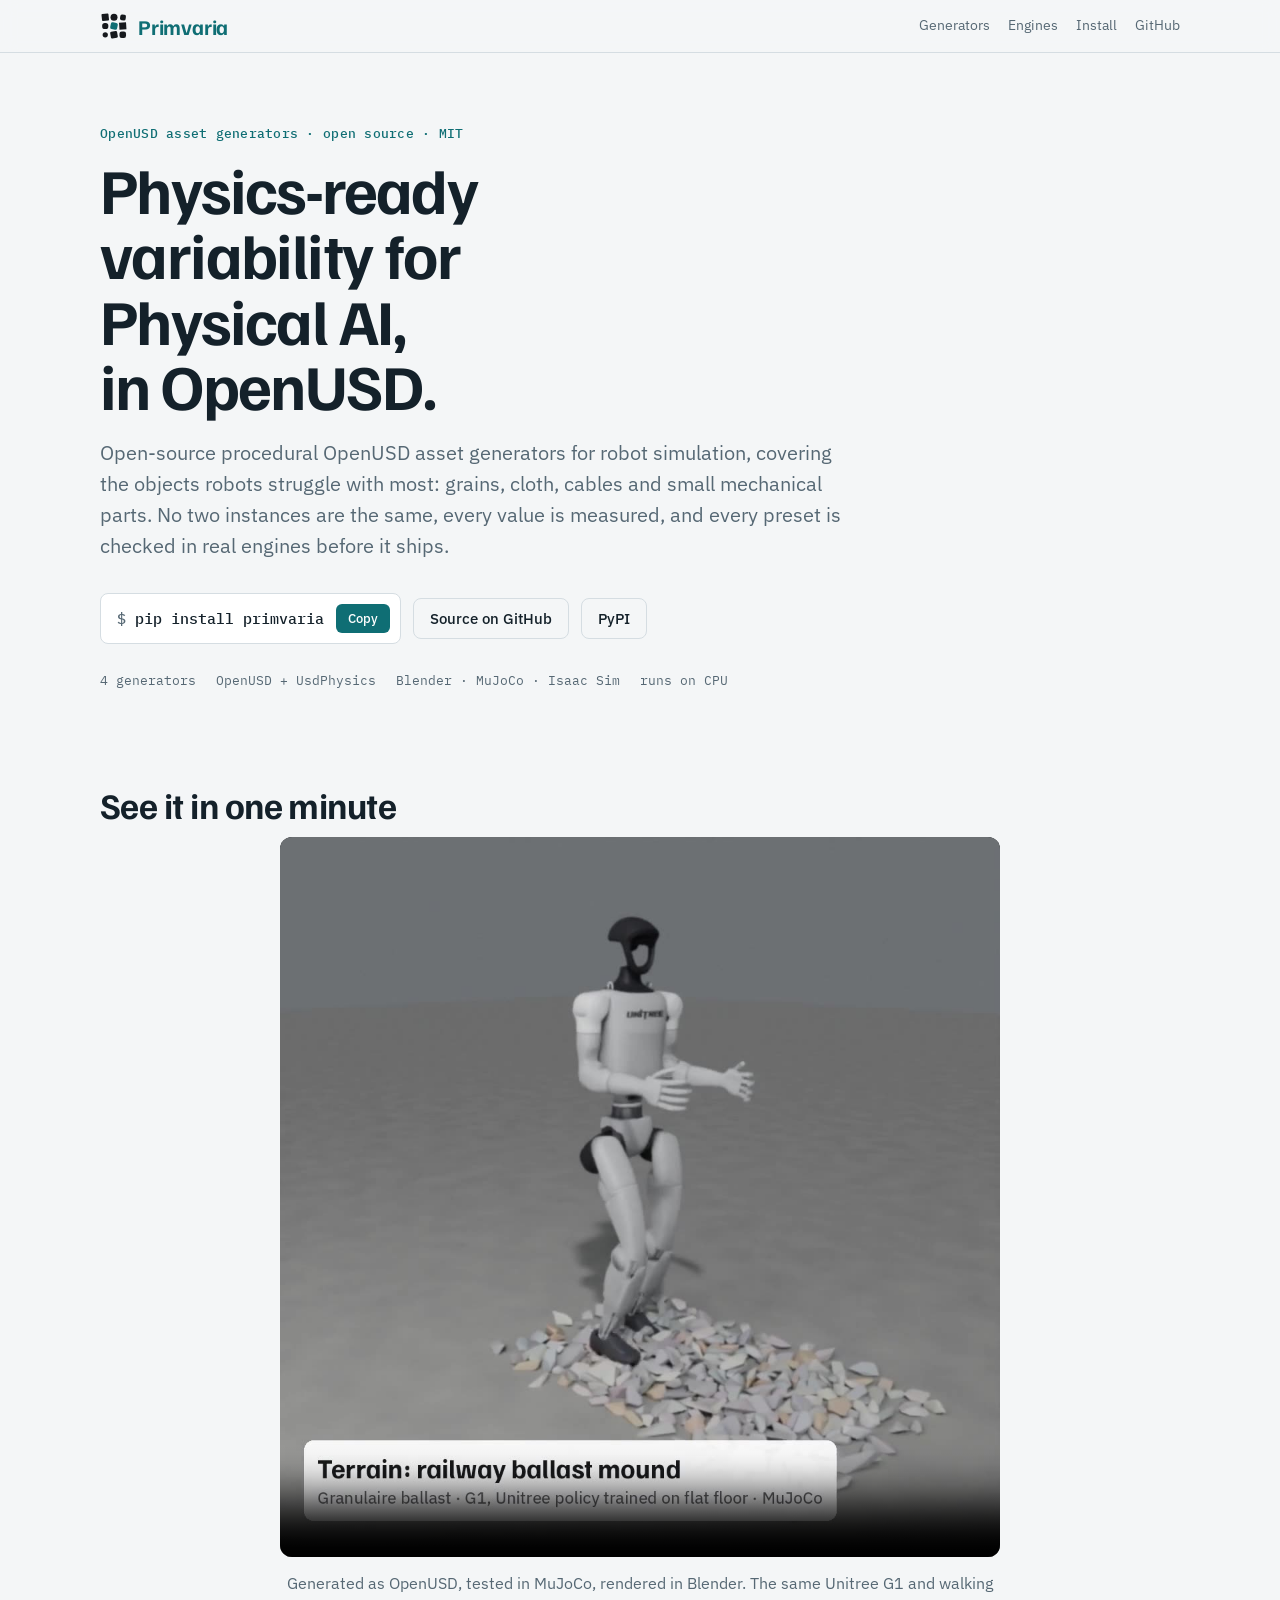
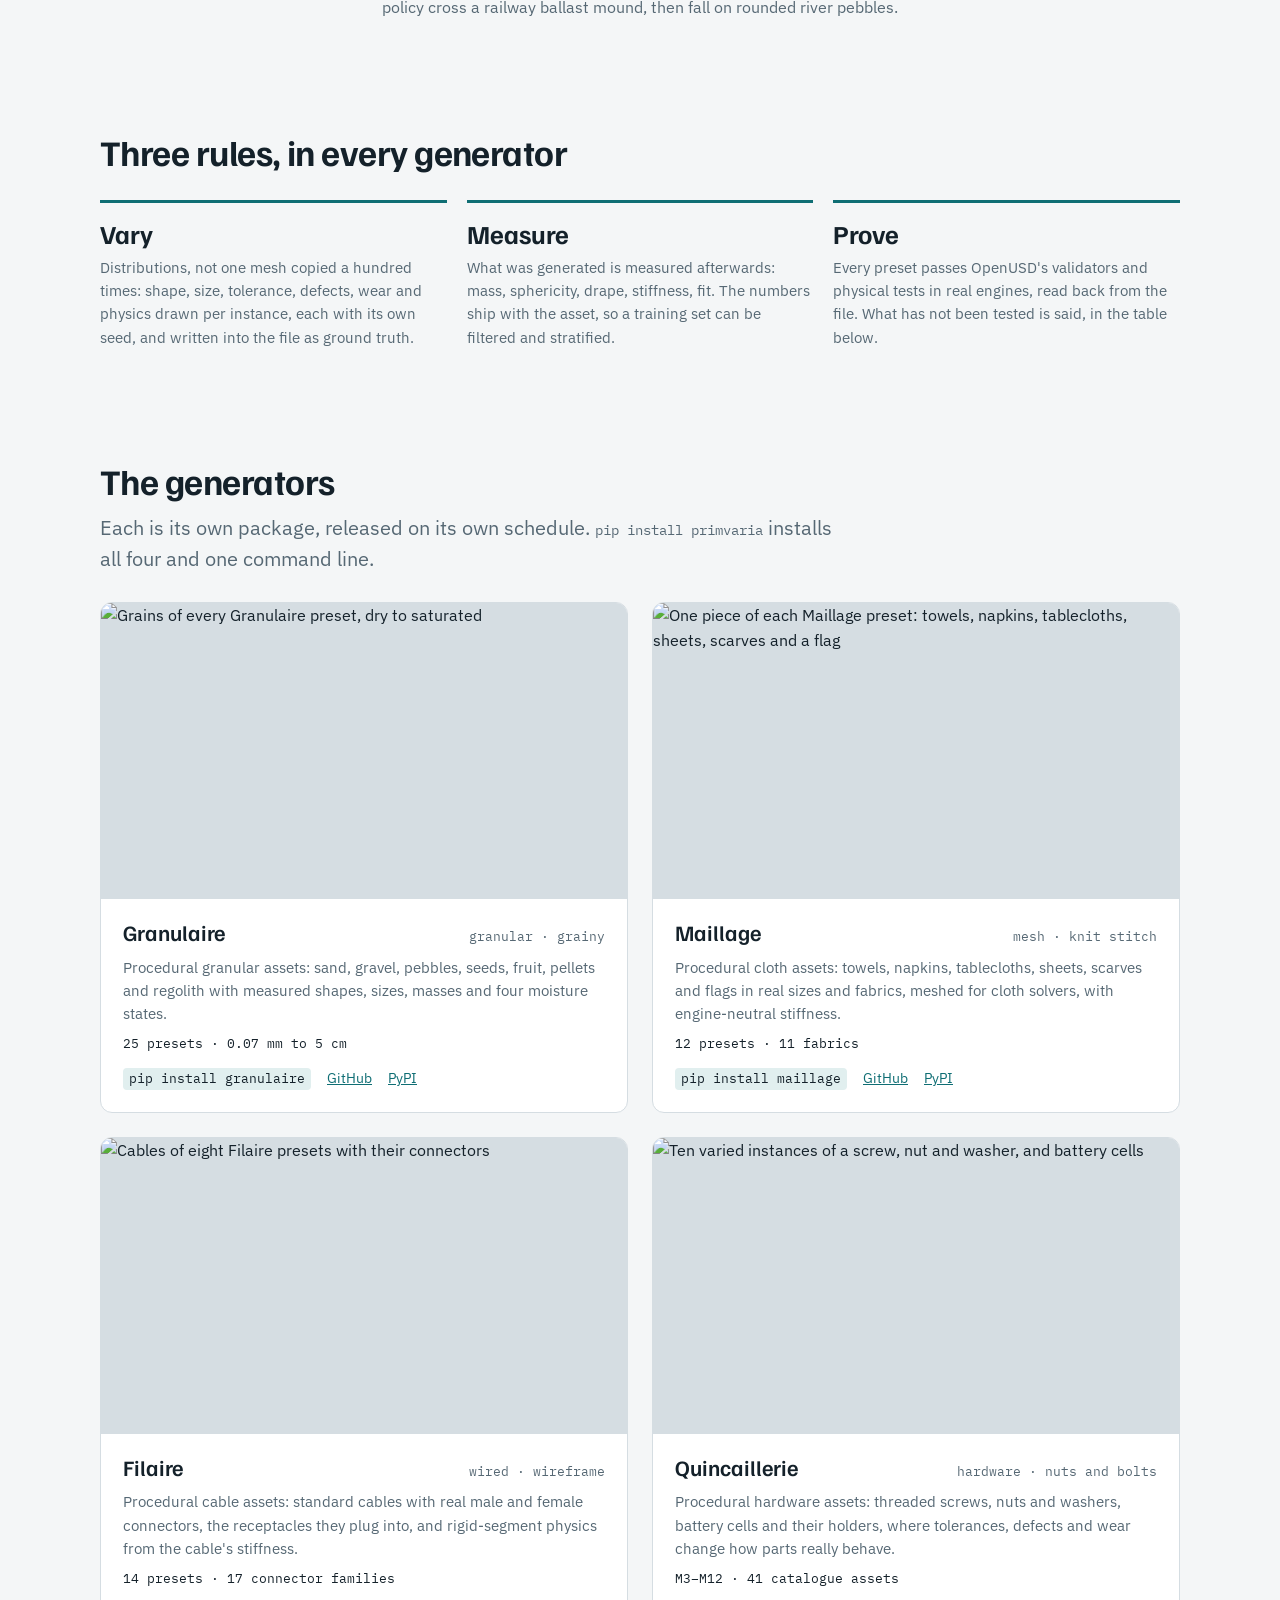
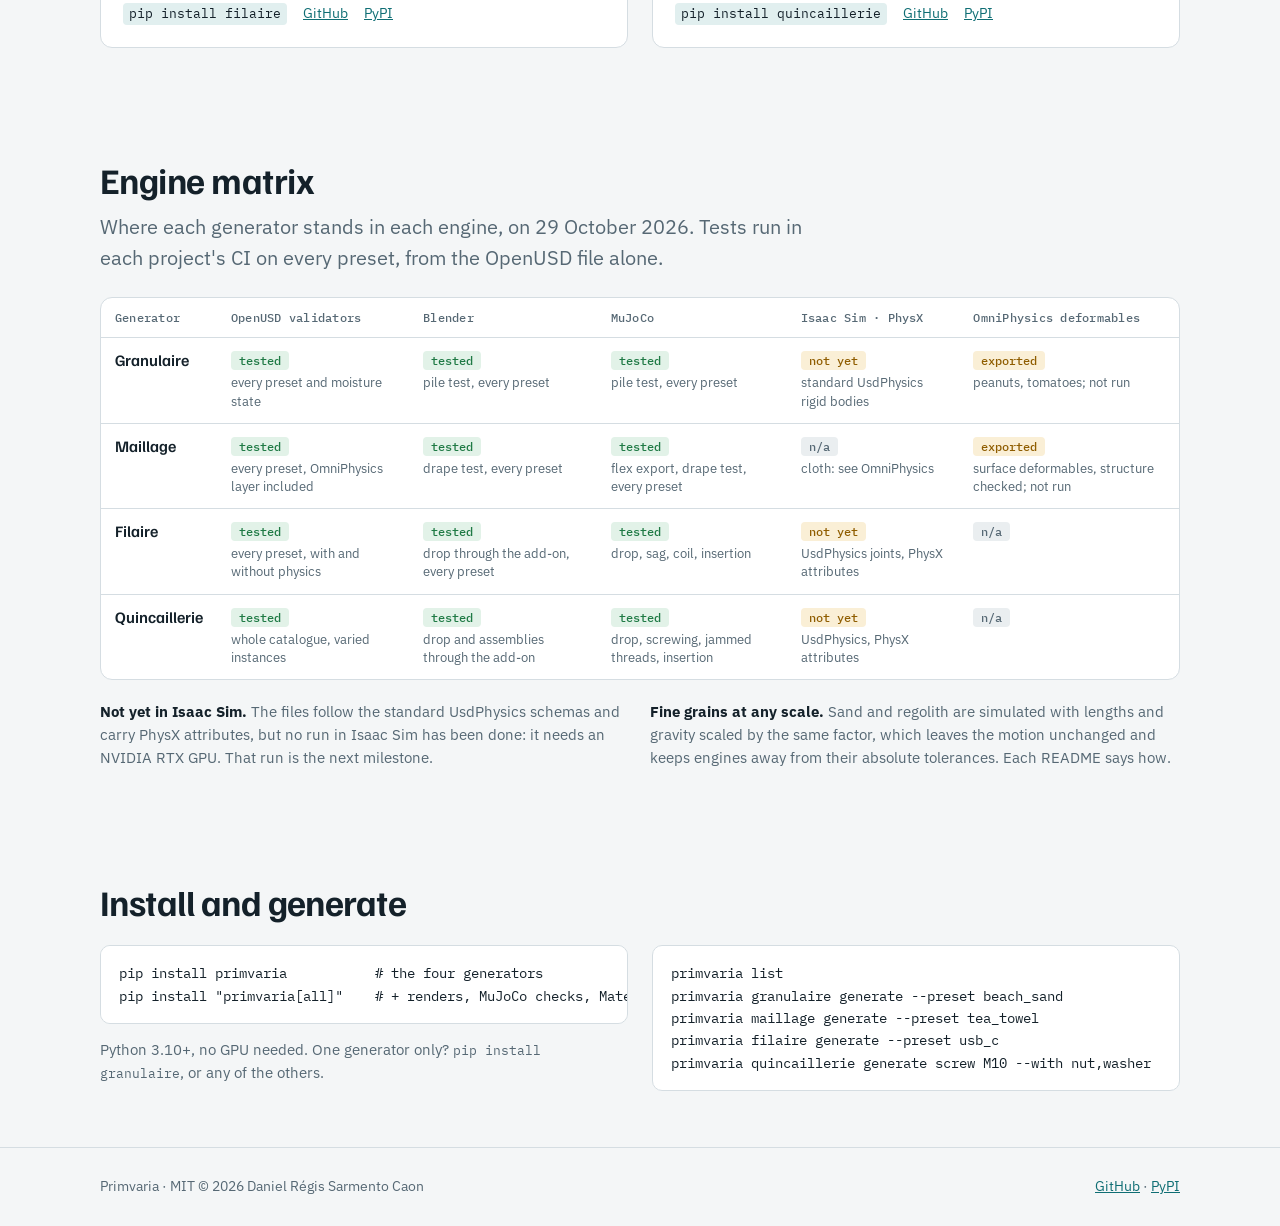
==== site/index.html @ 006b416a "feat: one-minute demo video on the website and a terrain GIF in the README The video shows the four " ====
<!doctype html>
<html lang="en">
<head>
<meta charset="utf-8">
<meta name="viewport" content="width=device-width, initial-scale=1">
<title>Primvaria · OpenUSD asset generators for robot simulation</title>
<meta name="description" content="Open-source OpenUSD asset generators for robot simulation: grains, cloth, cables and hardware, every instance different, tested in Blender and MuJoCo.">
<link rel="canonical" href="https://primvaria.com/">
<meta name="robots" content="index, follow">
<script type="application/ld+json">{"@context": "https://schema.org", "@graph": [{"@type": "WebSite", "@id": "https://primvaria.com/#website", "url": "https://primvaria.com/", "name": "Primvaria", "publisher": {"@id": "https://primvaria.com/#author"}}, {"@type": "Person", "@id": "https://primvaria.com/#author", "name": "Daniel Régis Sarmento Caon", "sameAs": ["https://github.com/drscaon"]}, {"@type": "SoftwareSourceCode", "@id": "https://primvaria.com/#primvaria", "name": "Primvaria", "alternateName": "Primvaria OpenUSD asset generators", "description": "Open-source OpenUSD asset generators for robot simulation and Physical AI: grains, cloth, cables and small mechanical parts, every instance different, with UsdPhysics, tested in Blender and MuJoCo.", "url": "https://primvaria.com/", "image": "https://primvaria.com/social_preview.png", "logo": "https://primvaria.com/logo.png", "codeRepository": "https://github.com/drscaon/primvaria", "programmingLanguage": "Python", "license": "https://opensource.org/licenses/MIT", "keywords": "OpenUSD, asset generator, procedural assets, robot simulation, Physical AI, synthetic data, Isaac Sim, MuJoCo, Blender, UsdPhysics", "author": {"@id": "https://primvaria.com/#author"}, "hasPart": [{"@id": "https://primvaria.com/#granulaire"}, {"@id": "https://primvaria.com/#maillage"}, {"@id": "https://primvaria.com/#filaire"}, {"@id": "https://primvaria.com/#quincaillerie"}]}, {"@type": "SoftwareSourceCode", "name": "Granulaire", "description": "Procedural granular assets for robot simulation: sand, gravel, pebbles, seeds, pellets and regolith with measured shapes and moisture states, exported to OpenUSD.", "codeRepository": "https://github.com/drscaon/granulaire", "url": "https://pypi.org/project/granulaire/", "programmingLanguage": "Python", "license": "https://opensource.org/licenses/MIT", "author": {"@id": "https://primvaria.com/#author"}, "isPartOf": {"@id": "https://primvaria.com/#primvaria"}, "@id": "https://primvaria.com/#granulaire"}, {"@type": "SoftwareSourceCode", "name": "Maillage", "description": "Procedural cloth assets for robot simulation: towels, napkins, tablecloths, sheets, scarves and flags in real sizes and fabrics, exported to OpenUSD, MuJoCo flex and NVIDIA OmniPhysics.", "codeRepository": "https://github.com/drscaon/maillage", "url": "https://pypi.org/project/maillage/", "programmingLanguage": "Python", "license": "https://opensource.org/licenses/MIT", "author": {"@id": "https://primvaria.com/#author"}, "isPartOf": {"@id": "https://primvaria.com/#primvaria"}, "@id": "https://primvaria.com/#maillage"}, {"@type": "SoftwareSourceCode", "name": "Filaire", "description": "Procedural cable assets for robot simulation: standard cables with male and female connectors and their receptacles, exported to OpenUSD with UsdPhysics joints.", "codeRepository": "https://github.com/drscaon/filaire", "url": "https://pypi.org/project/filaire/", "programmingLanguage": "Python", "license": "https://opensource.org/licenses/MIT", "author": {"@id": "https://primvaria.com/#author"}, "isPartOf": {"@id": "https://primvaria.com/#primvaria"}, "@id": "https://primvaria.com/#filaire"}, {"@type": "SoftwareSourceCode", "name": "Quincaillerie", "description": "Procedural hardware assets for robot simulation: threaded screws, nuts, washers, battery cells and holders with tolerances, defects and wear, exported to OpenUSD.", "codeRepository": "https://github.com/drscaon/quincaillerie", "url": "https://pypi.org/project/quincaillerie/", "programmingLanguage": "Python", "license": "https://opensource.org/licenses/MIT", "author": {"@id": "https://primvaria.com/#author"}, "isPartOf": {"@id": "https://primvaria.com/#primvaria"}, "@id": "https://primvaria.com/#quincaillerie"}]}</script>
<meta property="og:title" content="Primvaria · OpenUSD asset generators for robot simulation">
<meta property="og:type" content="website">
<meta property="og:site_name" content="Primvaria">
<meta property="og:description" content="Physics-ready variability for Physical AI, in OpenUSD: grains, cloth, cables and hardware for robot learning.">
<meta property="og:image" content="https://primvaria.com/social_preview.png">
<meta property="og:image:width" content="1280">
<meta property="og:image:height" content="640">
<meta name="twitter:card" content="summary_large_image">
<meta property="og:url" content="https://primvaria.com/">
<link rel="icon" href="favicon.svg" type="image/svg+xml">
<link rel="apple-touch-icon" href="logo.png">
<link rel="preconnect" href="https://fonts.googleapis.com">
<link rel="preconnect" href="https://fonts.gstatic.com" crossorigin>
<link rel="stylesheet" href="https://fonts.googleapis.com/css2?family=Familjen+Grotesk:wght@500;600;700&family=IBM+Plex+Sans:wght@400;500;600&family=IBM+Plex+Mono:wght@400;500&display=swap">
<style>
/* Layout: a single column page; the generators as a 2×2 grid of plates, the engine matrix as the centrepiece table */
:root{
  --bg:#f4f6f7; --surface:#fff; --ink:#14212a; --muted:#566874; --line:#d5dde2;
  --accent:#0f6e74; --accent-ink:#ffffff; --accent-soft:#e1efef;
  --ok:#1f7a45; --ok-bg:#e2f2e8; --warn:#8f5d00; --warn-bg:#faefd6; --na:#566874; --na-bg:#eaeef0;
  --f-display:"Familjen Grotesk","Helvetica Neue",Arial,sans-serif;
  --f-body:"IBM Plex Sans",system-ui,-apple-system,"Segoe UI",sans-serif;
  --f-mono:"IBM Plex Mono",ui-monospace,Menlo,Consolas,monospace;
  color-scheme:light;
}
@media (prefers-color-scheme:dark){:root{
  --bg:#0d1418; --surface:#141f25; --ink:#e3ebee; --muted:#94a6af; --line:#273740;
  --accent:#4cc1c4; --accent-ink:#06282a; --accent-soft:#15333a;
  --ok:#6fd29a; --ok-bg:#15372a; --warn:#f0bd5a; --warn-bg:#3a2d11; --na:#94a6af; --na-bg:#22313a;
  color-scheme:dark}}
*{box-sizing:border-box}
html{scroll-behavior:smooth}
@media (prefers-reduced-motion:reduce){html{scroll-behavior:auto}}
body{margin:0;background:var(--bg);color:var(--ink);font:16px/1.55 var(--f-body);-webkit-font-smoothing:antialiased}
a{color:var(--accent)}
a:focus-visible,button:focus-visible{outline:2px solid var(--accent);outline-offset:2px;border-radius:4px}
.wrap{max-width:1120px;margin:0 auto;padding-left:max(20px,env(safe-area-inset-left));padding-right:max(20px,env(safe-area-inset-right))}
header.bar{position:sticky;top:0;z-index:5;background:color-mix(in srgb,var(--bg) 88%,transparent);backdrop-filter:blur(8px);border-bottom:1px solid var(--line)}
header.bar .wrap{display:flex;align-items:center;justify-content:space-between;gap:16px;padding-block:12px}
.brand{display:flex;align-items:center;gap:10px;font:700 21px var(--f-display);color:var(--accent);text-decoration:none;letter-spacing:-.01em}
.brand img{width:28px;height:28px}
nav{display:flex;gap:18px;flex-wrap:wrap;font-size:14px}
nav a{color:var(--muted);text-decoration:none}
nav a:hover{color:var(--ink)}
section{padding-block:56px}
.hero{padding-block:72px 40px}
.demo video{display:block;width:100%;max-width:720px;height:auto;aspect-ratio:1/1;margin:0 auto;border-radius:12px;background:#0b0d10}
.demo p{max-width:720px;margin:14px auto 0;color:var(--muted);text-align:center}
.eyebrow{font:500 13px var(--f-mono);color:var(--accent);letter-spacing:.02em;margin:0 0 14px}
h1{font:700 clamp(36px,6vw,64px)/1.02 var(--f-display);letter-spacing:-.025em;margin:0;max-width:15ch;text-wrap:balance}
h2{font:700 clamp(26px,3.4vw,36px)/1.1 var(--f-display);letter-spacing:-.015em;margin:0 0 12px;text-wrap:balance}
h3{font:600 22px/1.2 var(--f-display);margin:0}
p{margin:0}
.lede{font-size:clamp(17px,2vw,20px);color:var(--muted);max-width:62ch;margin-top:20px}
.install{display:flex;flex-wrap:wrap;align-items:center;gap:12px;margin-top:32px}
.cmd{display:flex;align-items:center;gap:12px;max-width:100%;background:var(--surface);border:1px solid var(--line);border-radius:8px;padding:10px 10px 10px 16px;font:500 15px var(--f-mono)}
.cmd span::before{content:"$ ";color:var(--muted)}
.cmd button{font:500 13px var(--f-body);border:0;border-radius:6px;padding:6px 12px;background:var(--accent);color:var(--accent-ink);cursor:pointer}
.btn{font:500 15px var(--f-body);text-decoration:none;color:var(--ink);border:1px solid var(--line);border-radius:8px;padding:10px 16px;background:transparent}
.btn:hover{border-color:var(--accent)}
.facts{display:flex;flex-wrap:wrap;gap:8px 20px;margin-top:28px;font:13px var(--f-mono);color:var(--muted)}
.rules{display:grid;grid-template-columns:repeat(3,minmax(0,1fr));gap:20px;margin-top:28px}
.rule{border-top:3px solid var(--accent);padding-top:14px}
.rule b{display:block;font:700 26px var(--f-display);margin-bottom:6px}
.rule p{color:var(--muted);font-size:15px}
.gens{display:grid;grid-template-columns:repeat(2,minmax(0,1fr));gap:24px;margin-top:28px}
.gen{background:var(--surface);border:1px solid var(--line);border-radius:12px;overflow:hidden;display:flex;flex-direction:column}
.gen img{display:block;width:100%;height:auto;aspect-ratio:16/9;object-fit:cover;background:var(--line)}
.gen .body{padding:20px 22px 22px;display:grid;gap:10px;flex:1}
.gen .name{display:flex;align-items:baseline;justify-content:space-between;gap:12px;flex-wrap:wrap}
.gen .fr{font:13px var(--f-mono);color:var(--muted)}
.gen p{color:var(--muted);font-size:15px}
.gen .num{font:13px var(--f-mono);color:var(--ink)}
.gen .links{display:flex;gap:16px;flex-wrap:wrap;margin-top:auto;font-size:14px;padding-top:6px}
.gen code{font:13px var(--f-mono);background:var(--accent-soft);padding:2px 6px;border-radius:4px}
.scroll{overflow-x:auto;margin-top:24px;border:1px solid var(--line);border-radius:12px;background:var(--surface)}
table{border-collapse:collapse;width:100%;min-width:820px;font-size:14px}
th,td{padding:12px 14px;border-bottom:1px solid var(--line);text-align:left;vertical-align:top}
thead th{font:500 12px var(--f-mono);color:var(--muted);letter-spacing:.02em}
tbody tr:last-child>*{border-bottom:0}
tbody th{font:600 16px var(--f-display)}
.st{display:inline-block;font:500 12px var(--f-mono);padding:2px 8px;border-radius:4px;margin-bottom:4px;white-space:nowrap}
.ok{color:var(--ok);background:var(--ok-bg)}.warn{color:var(--warn);background:var(--warn-bg)}.na{color:var(--na);background:var(--na-bg)}
td small{display:block;color:var(--muted);font-size:13px;line-height:1.4}
.notes{display:grid;grid-template-columns:repeat(2,minmax(0,1fr));gap:20px;margin-top:20px;color:var(--muted);font-size:15px}
.notes b{color:var(--ink)}
pre{margin:0;font:14px/1.6 var(--f-mono);background:var(--surface);border:1px solid var(--line);border-radius:10px;padding:16px 18px;overflow-x:auto}
.cols{display:grid;grid-template-columns:repeat(2,minmax(0,1fr));gap:24px;margin-top:24px}
.cols>*,.gens>*,.rules>*,.notes>*{min-width:0}
footer{border-top:1px solid var(--line);padding-block:28px;color:var(--muted);font-size:14px}
footer .wrap{display:flex;justify-content:space-between;gap:16px;flex-wrap:wrap}
@media (max-width:820px){.rules,.gens,.notes,.cols{grid-template-columns:1fr}nav a.hide-s{display:none}}
</style>
</head>
<body>
<header class="bar"><div class="wrap">
  <a class="brand" href="#top"><img src="favicon.svg" alt="">Primvaria</a>
  <nav>
    <a href="#generators">Generators</a>
    <a href="#engines">Engines</a>
    <a class="hide-s" href="#install">Install</a>
    <a href="https://github.com/drscaon/primvaria">GitHub</a>
  </nav>
</div></header>

<main id="top">
<section class="hero"><div class="wrap">
  <p class="eyebrow">OpenUSD asset generators · open source · MIT</p>
  <h1>Physics-ready variability for Physical AI, in OpenUSD.</h1>
  <p class="lede">Open-source procedural OpenUSD asset generators for robot simulation, covering the objects robots struggle with most: grains, cloth, cables and small mechanical parts. No two instances are the same, every value is measured, and every preset is checked in real engines before it ships.</p>
  <div class="install">
    <div class="cmd"><span id="cmd">pip install primvaria</span><button type="button" id="copy">Copy</button></div>
    <a class="btn" href="https://github.com/drscaon/primvaria">Source on GitHub</a>
    <a class="btn" href="https://pypi.org/project/primvaria/">PyPI</a>
  </div>
  <div class="facts"><span>4 generators</span><span>OpenUSD + UsdPhysics</span><span>Blender · MuJoCo · Isaac Sim</span><span>runs on CPU</span></div>
</div></section>

<section id="demo" class="demo"><div class="wrap">
  <h2>See it in one minute</h2>
  <video controls muted playsinline loop preload="metadata" poster="demo_poster.jpg" width="1080" height="1080">
    <source src="demo.mp4" type="video/mp4">
  </video>
  <p>Generated as OpenUSD, tested in MuJoCo, rendered in Blender. The same Unitree G1 and walking policy cross a railway ballast mound, then fall on rounded river pebbles.</p>
</div></section>

<section><div class="wrap">
  <h2>Three rules, in every generator</h2>
  <div class="rules">
    <div class="rule"><b>Vary</b><p>Distributions, not one mesh copied a hundred times: shape, size, tolerance, defects, wear and physics drawn per instance, each with its own seed, and written into the file as ground truth.</p></div>
    <div class="rule"><b>Measure</b><p>What was generated is measured afterwards: mass, sphericity, drape, stiffness, fit. The numbers ship with the asset, so a training set can be filtered and stratified.</p></div>
    <div class="rule"><b>Prove</b><p>Every preset passes OpenUSD's validators and physical tests in real engines, read back from the file. What has not been tested is said, in the table below.</p></div>
  </div>
</div></section>

<section id="generators"><div class="wrap">
  <h2>The generators</h2>
  <p class="lede" style="margin-top:0">Each is its own package, released on its own schedule. <code style="font:14px var(--f-mono)">pip install primvaria</code> installs all four and one command line.</p>
  <div class="gens">
    <article class="gen">
      <img src="img/granulaire.jpg" alt="Grains of every Granulaire preset, dry to saturated" loading="lazy" width="1200" height="675">
      <div class="body">
        <div class="name"><h3>Granulaire</h3><span class="fr">granular · grainy</span></div>
        <p>Procedural granular assets: sand, gravel, pebbles, seeds, fruit, pellets and regolith with measured shapes, sizes, masses and four moisture states.</p>
        <span class="num">25 presets · 0.07 mm to 5 cm</span>
        <div class="links"><code>pip install granulaire</code><a href="https://github.com/drscaon/granulaire">GitHub</a><a href="https://pypi.org/project/granulaire/">PyPI</a></div>
      </div>
    </article>
    <article class="gen">
      <img src="img/maillage.jpg" alt="One piece of each Maillage preset: towels, napkins, tablecloths, sheets, scarves and a flag" loading="lazy" width="1200" height="675">
      <div class="body">
        <div class="name"><h3>Maillage</h3><span class="fr">mesh · knit stitch</span></div>
        <p>Procedural cloth assets: towels, napkins, tablecloths, sheets, scarves and flags in real sizes and fabrics, meshed for cloth solvers, with engine-neutral stiffness.</p>
        <span class="num">12 presets · 11 fabrics</span>
        <div class="links"><code>pip install maillage</code><a href="https://github.com/drscaon/maillage">GitHub</a><a href="https://pypi.org/project/maillage/">PyPI</a></div>
      </div>
    </article>
    <article class="gen">
      <img src="img/filaire.jpg" alt="Cables of eight Filaire presets with their connectors" loading="lazy" width="1200" height="675">
      <div class="body">
        <div class="name"><h3>Filaire</h3><span class="fr">wired · wireframe</span></div>
        <p>Procedural cable assets: standard cables with real male and female connectors, the receptacles they plug into, and rigid-segment physics from the cable's stiffness.</p>
        <span class="num">14 presets · 17 connector families</span>
        <div class="links"><code>pip install filaire</code><a href="https://github.com/drscaon/filaire">GitHub</a><a href="https://pypi.org/project/filaire/">PyPI</a></div>
      </div>
    </article>
    <article class="gen">
      <img src="img/quincaillerie.jpg" alt="Ten varied instances of a screw, nut and washer, and battery cells" loading="lazy" width="1200" height="675">
      <div class="body">
        <div class="name"><h3>Quincaillerie</h3><span class="fr">hardware · nuts and bolts</span></div>
        <p>Procedural hardware assets: threaded screws, nuts and washers, battery cells and their holders, where tolerances, defects and wear change how parts really behave.</p>
        <span class="num">M3–M12 · 41 catalogue assets</span>
        <div class="links"><code>pip install quincaillerie</code><a href="https://github.com/drscaon/quincaillerie">GitHub</a><a href="https://pypi.org/project/quincaillerie/">PyPI</a></div>
      </div>
    </article>
  </div>
</div></section>

<section id="engines"><div class="wrap">
  <h2>Engine matrix</h2>
  <p class="lede" style="margin-top:0">Where each generator stands in each engine, on 29 October 2026. Tests run in each project's CI on every preset, from the OpenUSD file alone.</p>
  <div class="scroll"><table>
    <thead><tr><th>Generator</th><th>OpenUSD validators</th><th>Blender</th><th>MuJoCo</th><th>Isaac Sim · PhysX</th><th>OmniPhysics deformables</th></tr></thead>
    <tbody>
      <tr><th scope="row">Granulaire</th>
        <td><span class="st ok">tested</span><small>every preset and moisture state</small></td>
        <td><span class="st ok">tested</span><small>pile test, every preset</small></td>
        <td><span class="st ok">tested</span><small>pile test, every preset</small></td>
        <td><span class="st warn">not yet</span><small>standard UsdPhysics rigid bodies</small></td>
        <td><span class="st warn">exported</span><small>peanuts, tomatoes; not run</small></td></tr>
      <tr><th scope="row">Maillage</th>
        <td><span class="st ok">tested</span><small>every preset, OmniPhysics layer included</small></td>
        <td><span class="st ok">tested</span><small>drape test, every preset</small></td>
        <td><span class="st ok">tested</span><small>flex export, drape test, every preset</small></td>
        <td><span class="st na">n/a</span><small>cloth: see OmniPhysics</small></td>
        <td><span class="st warn">exported</span><small>surface deformables, structure checked; not run</small></td></tr>
      <tr><th scope="row">Filaire</th>
        <td><span class="st ok">tested</span><small>every preset, with and without physics</small></td>
        <td><span class="st ok">tested</span><small>drop through the add-on, every preset</small></td>
        <td><span class="st ok">tested</span><small>drop, sag, coil, insertion</small></td>
        <td><span class="st warn">not yet</span><small>UsdPhysics joints, PhysX attributes</small></td>
        <td><span class="st na">n/a</span></td></tr>
      <tr><th scope="row">Quincaillerie</th>
        <td><span class="st ok">tested</span><small>whole catalogue, varied instances</small></td>
        <td><span class="st ok">tested</span><small>drop and assemblies through the add-on</small></td>
        <td><span class="st ok">tested</span><small>drop, screwing, jammed threads, insertion</small></td>
        <td><span class="st warn">not yet</span><small>UsdPhysics, PhysX attributes</small></td>
        <td><span class="st na">n/a</span></td></tr>
    </tbody>
  </table></div>
  <div class="notes">
    <p><b>Not yet in Isaac Sim.</b> The files follow the standard UsdPhysics schemas and carry PhysX attributes, but no run in Isaac Sim has been done: it needs an NVIDIA RTX GPU. That run is the next milestone.</p>
    <p><b>Fine grains at any scale.</b> Sand and regolith are simulated with lengths and gravity scaled by the same factor, which leaves the motion unchanged and keeps engines away from their absolute tolerances. Each README says how.</p>
  </div>
</div></section>

<section id="install"><div class="wrap">
  <h2>Install and generate</h2>
  <div class="cols">
    <div>
      <pre>pip install primvaria           # the four generators
pip install "primvaria[all]"    # + renders, MuJoCo checks, MaterialX</pre>
      <p class="lede" style="font-size:15px;margin-top:14px">Python 3.10+, no GPU needed. One generator only? <code style="font:13px var(--f-mono)">pip install granulaire</code>, or any of the others.</p>
    </div>
    <pre>primvaria list
primvaria granulaire generate --preset beach_sand
primvaria maillage generate --preset tea_towel
primvaria filaire generate --preset usb_c
primvaria quincaillerie generate screw M10 --with nut,washer</pre>
  </div>
</div></section>
</main>

<footer><div class="wrap">
  <span>Primvaria · MIT © 2026 Daniel Régis Sarmento Caon</span>
  <span><a href="https://github.com/drscaon/primvaria">GitHub</a> · <a href="https://pypi.org/project/primvaria/">PyPI</a></span>
</div></footer>

<script>
document.getElementById("copy").addEventListener("click", async (e) => {
  const text = document.getElementById("cmd").textContent;
  try { await navigator.clipboard.writeText(text); e.target.textContent = "Copied"; }
  catch { const r = document.createRange(); r.selectNodeContents(document.getElementById("cmd"));
          const s = getSelection(); s.removeAllRanges(); s.addRange(r); e.target.textContent = "Selected"; }
  setTimeout(() => (e.target.textContent = "Copy"), 1600);
});
</script>
</body>
</html>
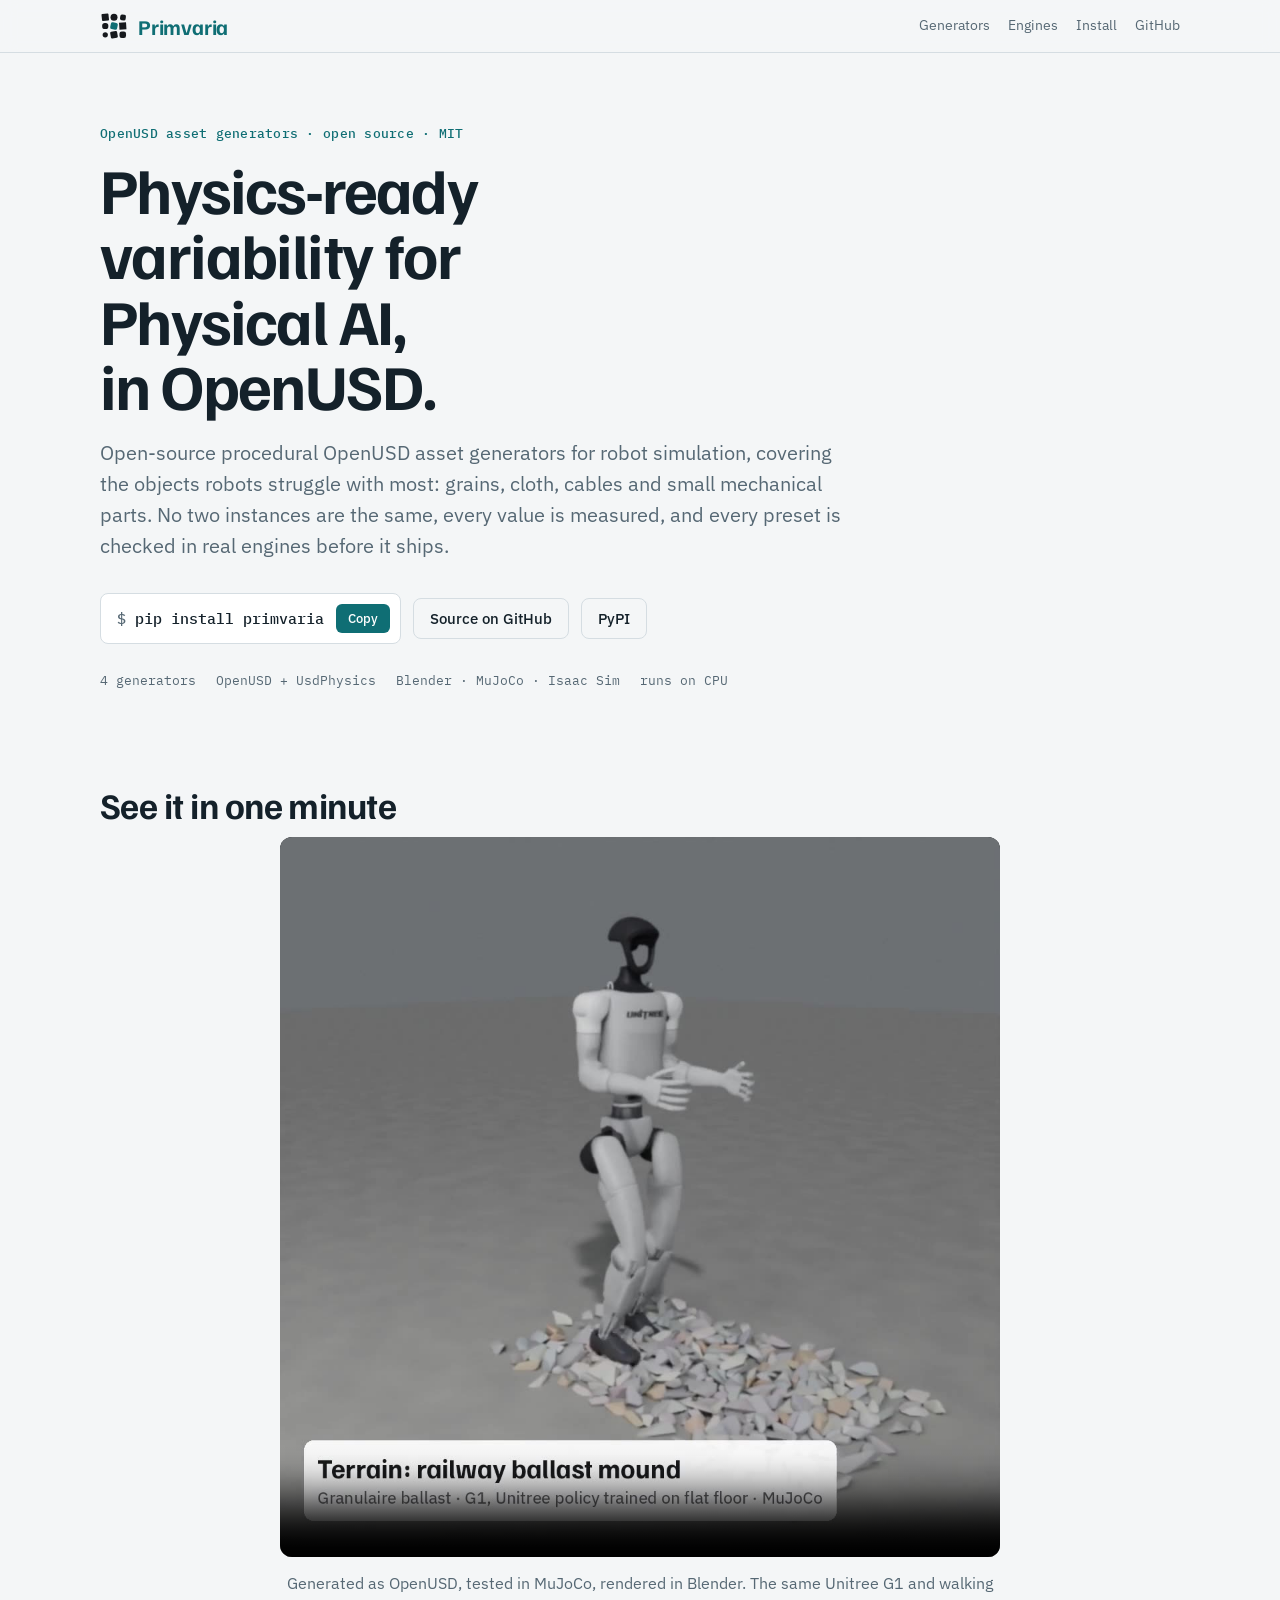
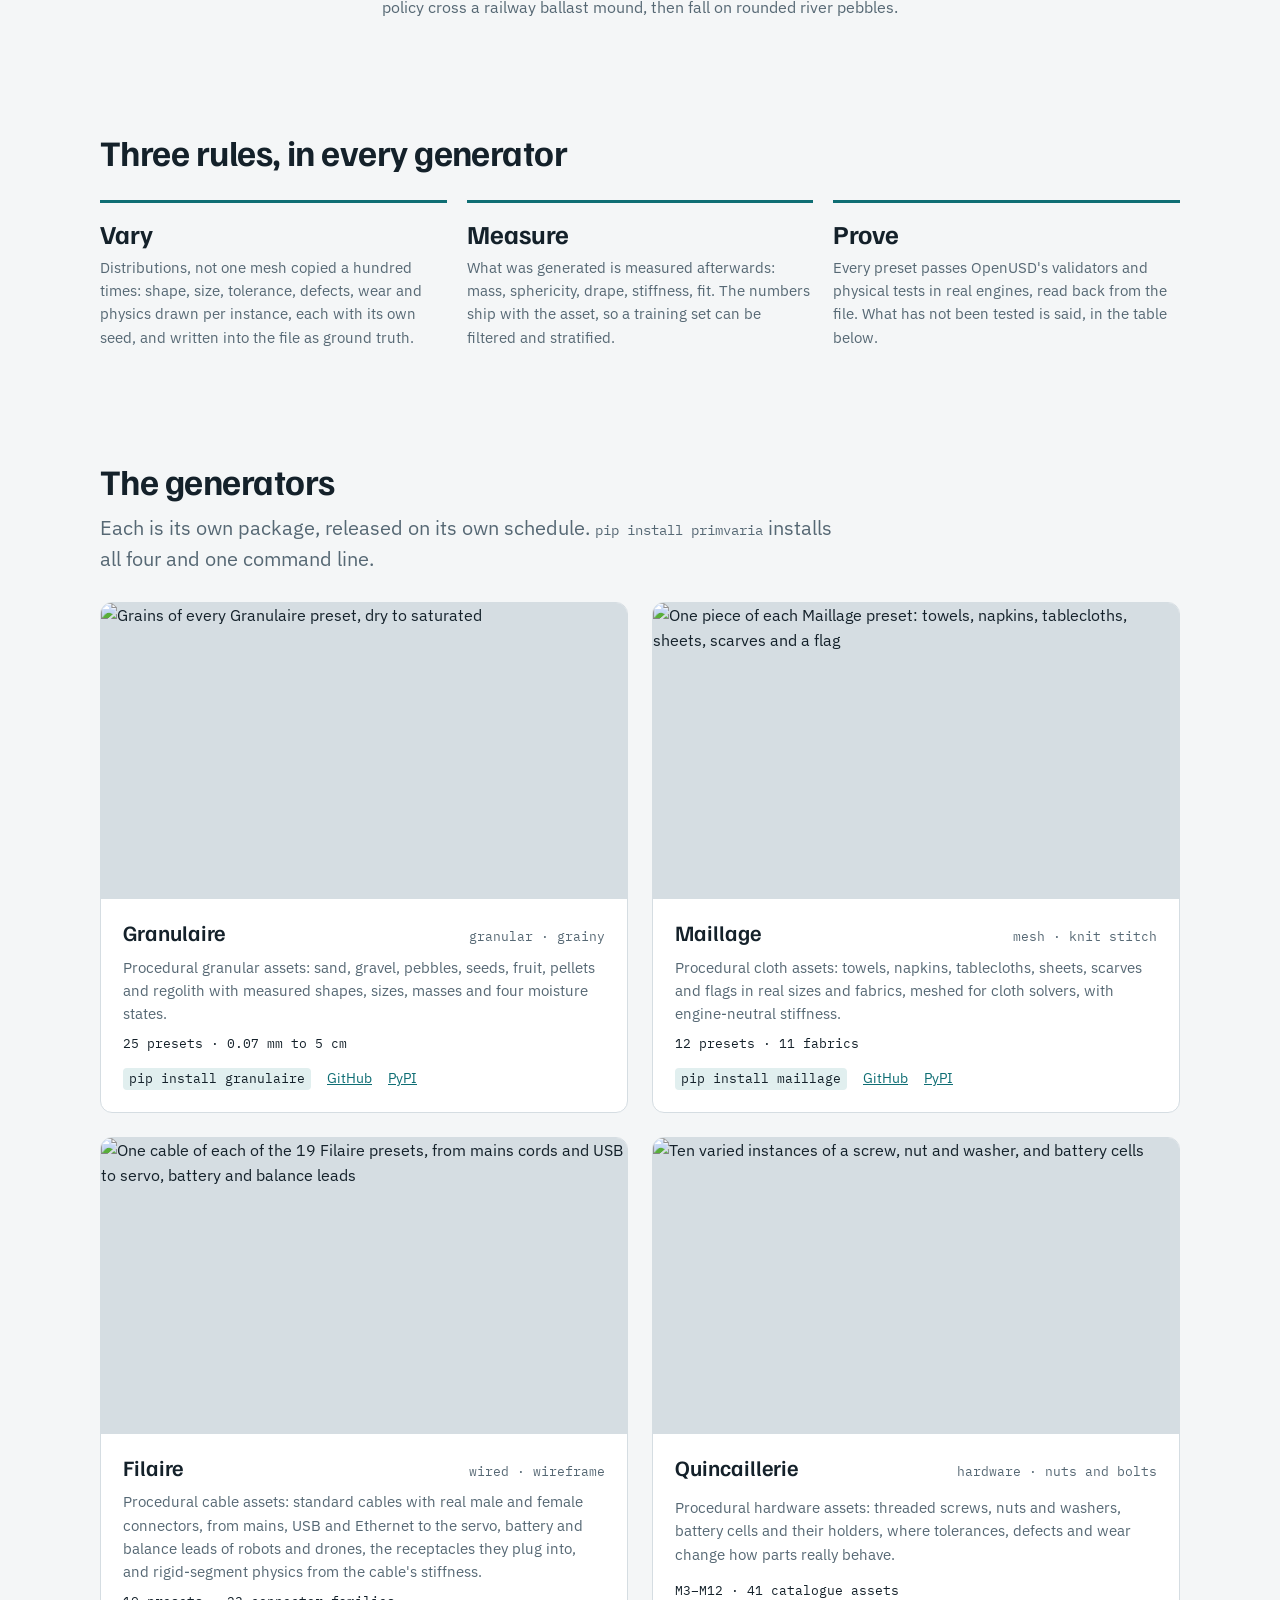
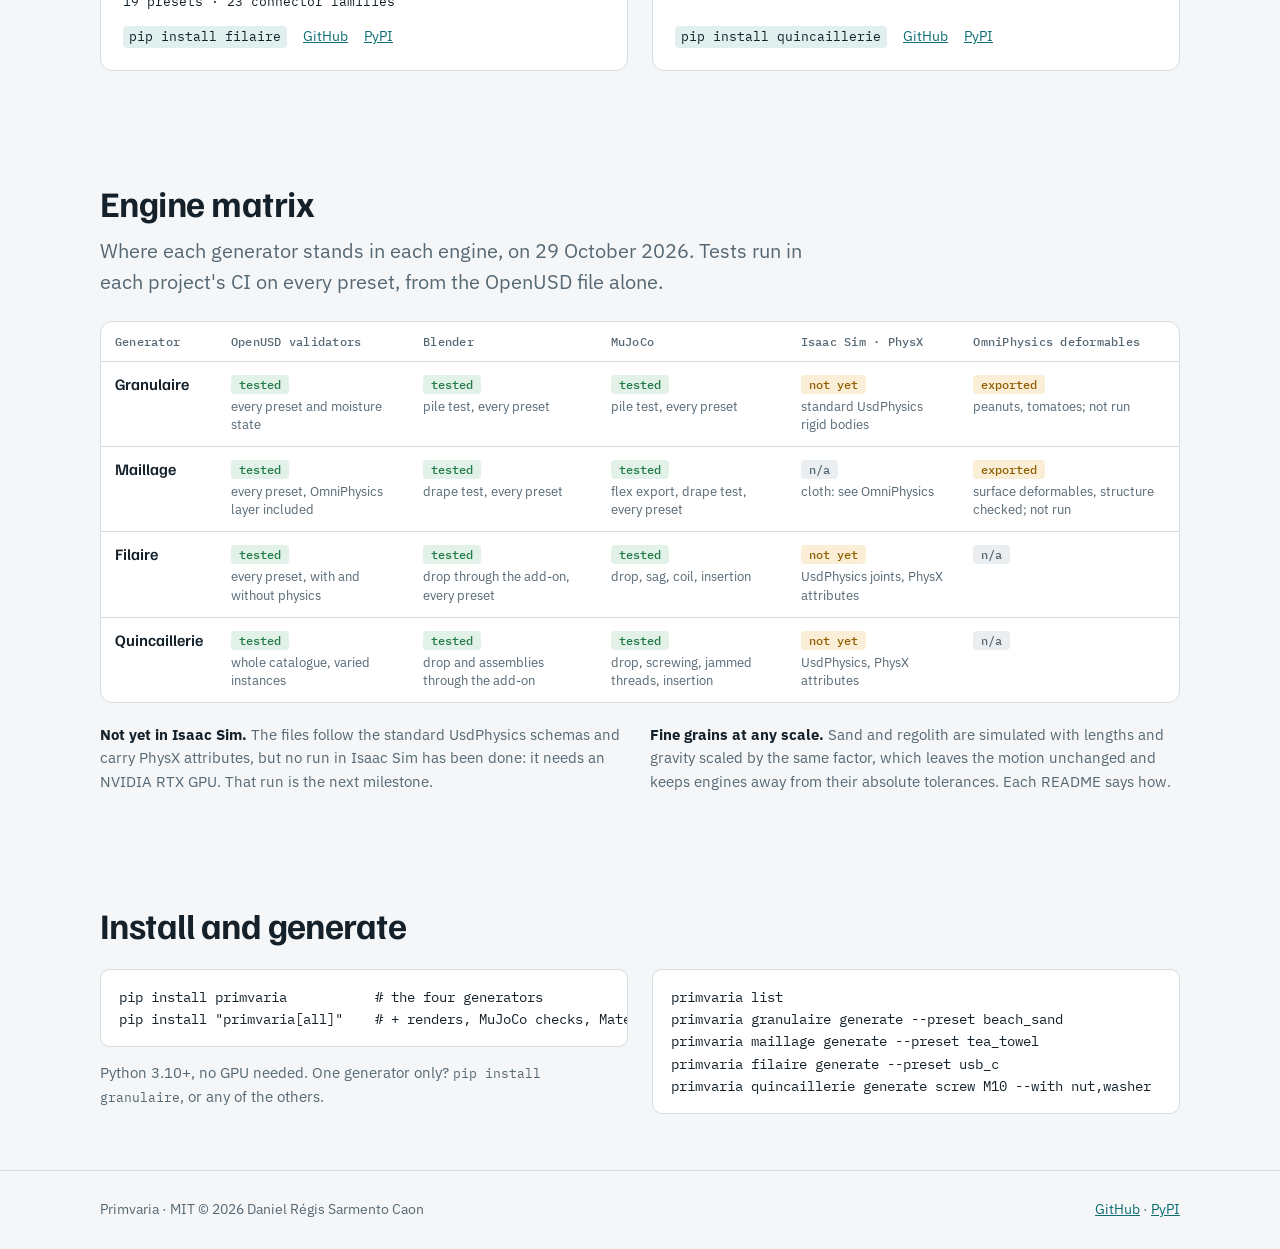
==== commit 9f16ef6e: "docs: Filaire's robot and drone leads on the website and in the README 19 presets and 23 connector f" ====
--- a/site/index.html
+++ b/site/index.html
@@ -7,7 +7,7 @@
 <meta name="description" content="Open-source OpenUSD asset generators for robot simulation: grains, cloth, cables and hardware, every instance different, tested in Blender and MuJoCo.">
 <link rel="canonical" href="https://primvaria.com/">
 <meta name="robots" content="index, follow">
-<script type="application/ld+json">{"@context": "https://schema.org", "@graph": [{"@type": "WebSite", "@id": "https://primvaria.com/#website", "url": "https://primvaria.com/", "name": "Primvaria", "publisher": {"@id": "https://primvaria.com/#author"}}, {"@type": "Person", "@id": "https://primvaria.com/#author", "name": "Daniel Régis Sarmento Caon", "sameAs": ["https://github.com/drscaon"]}, {"@type": "SoftwareSourceCode", "@id": "https://primvaria.com/#primvaria", "name": "Primvaria", "alternateName": "Primvaria OpenUSD asset generators", "description": "Open-source OpenUSD asset generators for robot simulation and Physical AI: grains, cloth, cables and small mechanical parts, every instance different, with UsdPhysics, tested in Blender and MuJoCo.", "url": "https://primvaria.com/", "image": "https://primvaria.com/social_preview.png", "logo": "https://primvaria.com/logo.png", "codeRepository": "https://github.com/drscaon/primvaria", "programmingLanguage": "Python", "license": "https://opensource.org/licenses/MIT", "keywords": "OpenUSD, asset generator, procedural assets, robot simulation, Physical AI, synthetic data, Isaac Sim, MuJoCo, Blender, UsdPhysics", "author": {"@id": "https://primvaria.com/#author"}, "hasPart": [{"@id": "https://primvaria.com/#granulaire"}, {"@id": "https://primvaria.com/#maillage"}, {"@id": "https://primvaria.com/#filaire"}, {"@id": "https://primvaria.com/#quincaillerie"}]}, {"@type": "SoftwareSourceCode", "name": "Granulaire", "description": "Procedural granular assets for robot simulation: sand, gravel, pebbles, seeds, pellets and regolith with measured shapes and moisture states, exported to OpenUSD.", "codeRepository": "https://github.com/drscaon/granulaire", "url": "https://pypi.org/project/granulaire/", "programmingLanguage": "Python", "license": "https://opensource.org/licenses/MIT", "author": {"@id": "https://primvaria.com/#author"}, "isPartOf": {"@id": "https://primvaria.com/#primvaria"}, "@id": "https://primvaria.com/#granulaire"}, {"@type": "SoftwareSourceCode", "name": "Maillage", "description": "Procedural cloth assets for robot simulation: towels, napkins, tablecloths, sheets, scarves and flags in real sizes and fabrics, exported to OpenUSD, MuJoCo flex and NVIDIA OmniPhysics.", "codeRepository": "https://github.com/drscaon/maillage", "url": "https://pypi.org/project/maillage/", "programmingLanguage": "Python", "license": "https://opensource.org/licenses/MIT", "author": {"@id": "https://primvaria.com/#author"}, "isPartOf": {"@id": "https://primvaria.com/#primvaria"}, "@id": "https://primvaria.com/#maillage"}, {"@type": "SoftwareSourceCode", "name": "Filaire", "description": "Procedural cable assets for robot simulation: standard cables with male and female connectors and their receptacles, exported to OpenUSD with UsdPhysics joints.", "codeRepository": "https://github.com/drscaon/filaire", "url": "https://pypi.org/project/filaire/", "programmingLanguage": "Python", "license": "https://opensource.org/licenses/MIT", "author": {"@id": "https://primvaria.com/#author"}, "isPartOf": {"@id": "https://primvaria.com/#primvaria"}, "@id": "https://primvaria.com/#filaire"}, {"@type": "SoftwareSourceCode", "name": "Quincaillerie", "description": "Procedural hardware assets for robot simulation: threaded screws, nuts, washers, battery cells and holders with tolerances, defects and wear, exported to OpenUSD.", "codeRepository": "https://github.com/drscaon/quincaillerie", "url": "https://pypi.org/project/quincaillerie/", "programmingLanguage": "Python", "license": "https://opensource.org/licenses/MIT", "author": {"@id": "https://primvaria.com/#author"}, "isPartOf": {"@id": "https://primvaria.com/#primvaria"}, "@id": "https://primvaria.com/#quincaillerie"}]}</script>
+<script type="application/ld+json">{"@context": "https://schema.org", "@graph": [{"@type": "WebSite", "@id": "https://primvaria.com/#website", "url": "https://primvaria.com/", "name": "Primvaria", "publisher": {"@id": "https://primvaria.com/#author"}}, {"@type": "Person", "@id": "https://primvaria.com/#author", "name": "Daniel Régis Sarmento Caon", "sameAs": ["https://github.com/drscaon"]}, {"@type": "SoftwareSourceCode", "@id": "https://primvaria.com/#primvaria", "name": "Primvaria", "alternateName": "Primvaria OpenUSD asset generators", "description": "Open-source OpenUSD asset generators for robot simulation and Physical AI: grains, cloth, cables and small mechanical parts, every instance different, with UsdPhysics, tested in Blender and MuJoCo.", "url": "https://primvaria.com/", "image": "https://primvaria.com/social_preview.png", "logo": "https://primvaria.com/logo.png", "codeRepository": "https://github.com/drscaon/primvaria", "programmingLanguage": "Python", "license": "https://opensource.org/licenses/MIT", "keywords": "OpenUSD, asset generator, procedural assets, robot simulation, Physical AI, synthetic data, Isaac Sim, MuJoCo, Blender, UsdPhysics", "author": {"@id": "https://primvaria.com/#author"}, "hasPart": [{"@id": "https://primvaria.com/#granulaire"}, {"@id": "https://primvaria.com/#maillage"}, {"@id": "https://primvaria.com/#filaire"}, {"@id": "https://primvaria.com/#quincaillerie"}]}, {"@type": "SoftwareSourceCode", "name": "Granulaire", "description": "Procedural granular assets for robot simulation: sand, gravel, pebbles, seeds, pellets and regolith with measured shapes and moisture states, exported to OpenUSD.", "codeRepository": "https://github.com/drscaon/granulaire", "url": "https://pypi.org/project/granulaire/", "programmingLanguage": "Python", "license": "https://opensource.org/licenses/MIT", "author": {"@id": "https://primvaria.com/#author"}, "isPartOf": {"@id": "https://primvaria.com/#primvaria"}, "@id": "https://primvaria.com/#granulaire"}, {"@type": "SoftwareSourceCode", "name": "Maillage", "description": "Procedural cloth assets for robot simulation: towels, napkins, tablecloths, sheets, scarves and flags in real sizes and fabrics, exported to OpenUSD, MuJoCo flex and NVIDIA OmniPhysics.", "codeRepository": "https://github.com/drscaon/maillage", "url": "https://pypi.org/project/maillage/", "programmingLanguage": "Python", "license": "https://opensource.org/licenses/MIT", "author": {"@id": "https://primvaria.com/#author"}, "isPartOf": {"@id": "https://primvaria.com/#primvaria"}, "@id": "https://primvaria.com/#maillage"}, {"@type": "SoftwareSourceCode", "name": "Filaire", "description": "Procedural cable assets for robot simulation: standard cables, robot and drone leads with male and female connectors and their receptacles, exported to OpenUSD with UsdPhysics joints.", "codeRepository": "https://github.com/drscaon/filaire", "url": "https://pypi.org/project/filaire/", "programmingLanguage": "Python", "license": "https://opensource.org/licenses/MIT", "author": {"@id": "https://primvaria.com/#author"}, "isPartOf": {"@id": "https://primvaria.com/#primvaria"}, "@id": "https://primvaria.com/#filaire"}, {"@type": "SoftwareSourceCode", "name": "Quincaillerie", "description": "Procedural hardware assets for robot simulation: threaded screws, nuts, washers, battery cells and holders with tolerances, defects and wear, exported to OpenUSD.", "codeRepository": "https://github.com/drscaon/quincaillerie", "url": "https://pypi.org/project/quincaillerie/", "programmingLanguage": "Python", "license": "https://opensource.org/licenses/MIT", "author": {"@id": "https://primvaria.com/#author"}, "isPartOf": {"@id": "https://primvaria.com/#primvaria"}, "@id": "https://primvaria.com/#quincaillerie"}]}</script>
 <meta property="og:title" content="Primvaria · OpenUSD asset generators for robot simulation">
 <meta property="og:type" content="website">
 <meta property="og:site_name" content="Primvaria">
@@ -166,11 +166,11 @@
       </div>
     </article>
     <article class="gen">
-      <img src="img/filaire.jpg" alt="Cables of eight Filaire presets with their connectors" loading="lazy" width="1200" height="675">
+      <img src="img/filaire.jpg" alt="One cable of each of the 19 Filaire presets, from mains cords and USB to servo, battery and balance leads" loading="lazy" width="1200" height="675">
       <div class="body">
         <div class="name"><h3>Filaire</h3><span class="fr">wired · wireframe</span></div>
-        <p>Procedural cable assets: standard cables with real male and female connectors, the receptacles they plug into, and rigid-segment physics from the cable's stiffness.</p>
-        <span class="num">14 presets · 17 connector families</span>
+        <p>Procedural cable assets: standard cables with real male and female connectors, from mains, USB and Ethernet to the servo, battery and balance leads of robots and drones, the receptacles they plug into, and rigid-segment physics from the cable's stiffness.</p>
+        <span class="num">19 presets · 23 connector families</span>
         <div class="links"><code>pip install filaire</code><a href="https://github.com/drscaon/filaire">GitHub</a><a href="https://pypi.org/project/filaire/">PyPI</a></div>
       </div>
     </article>
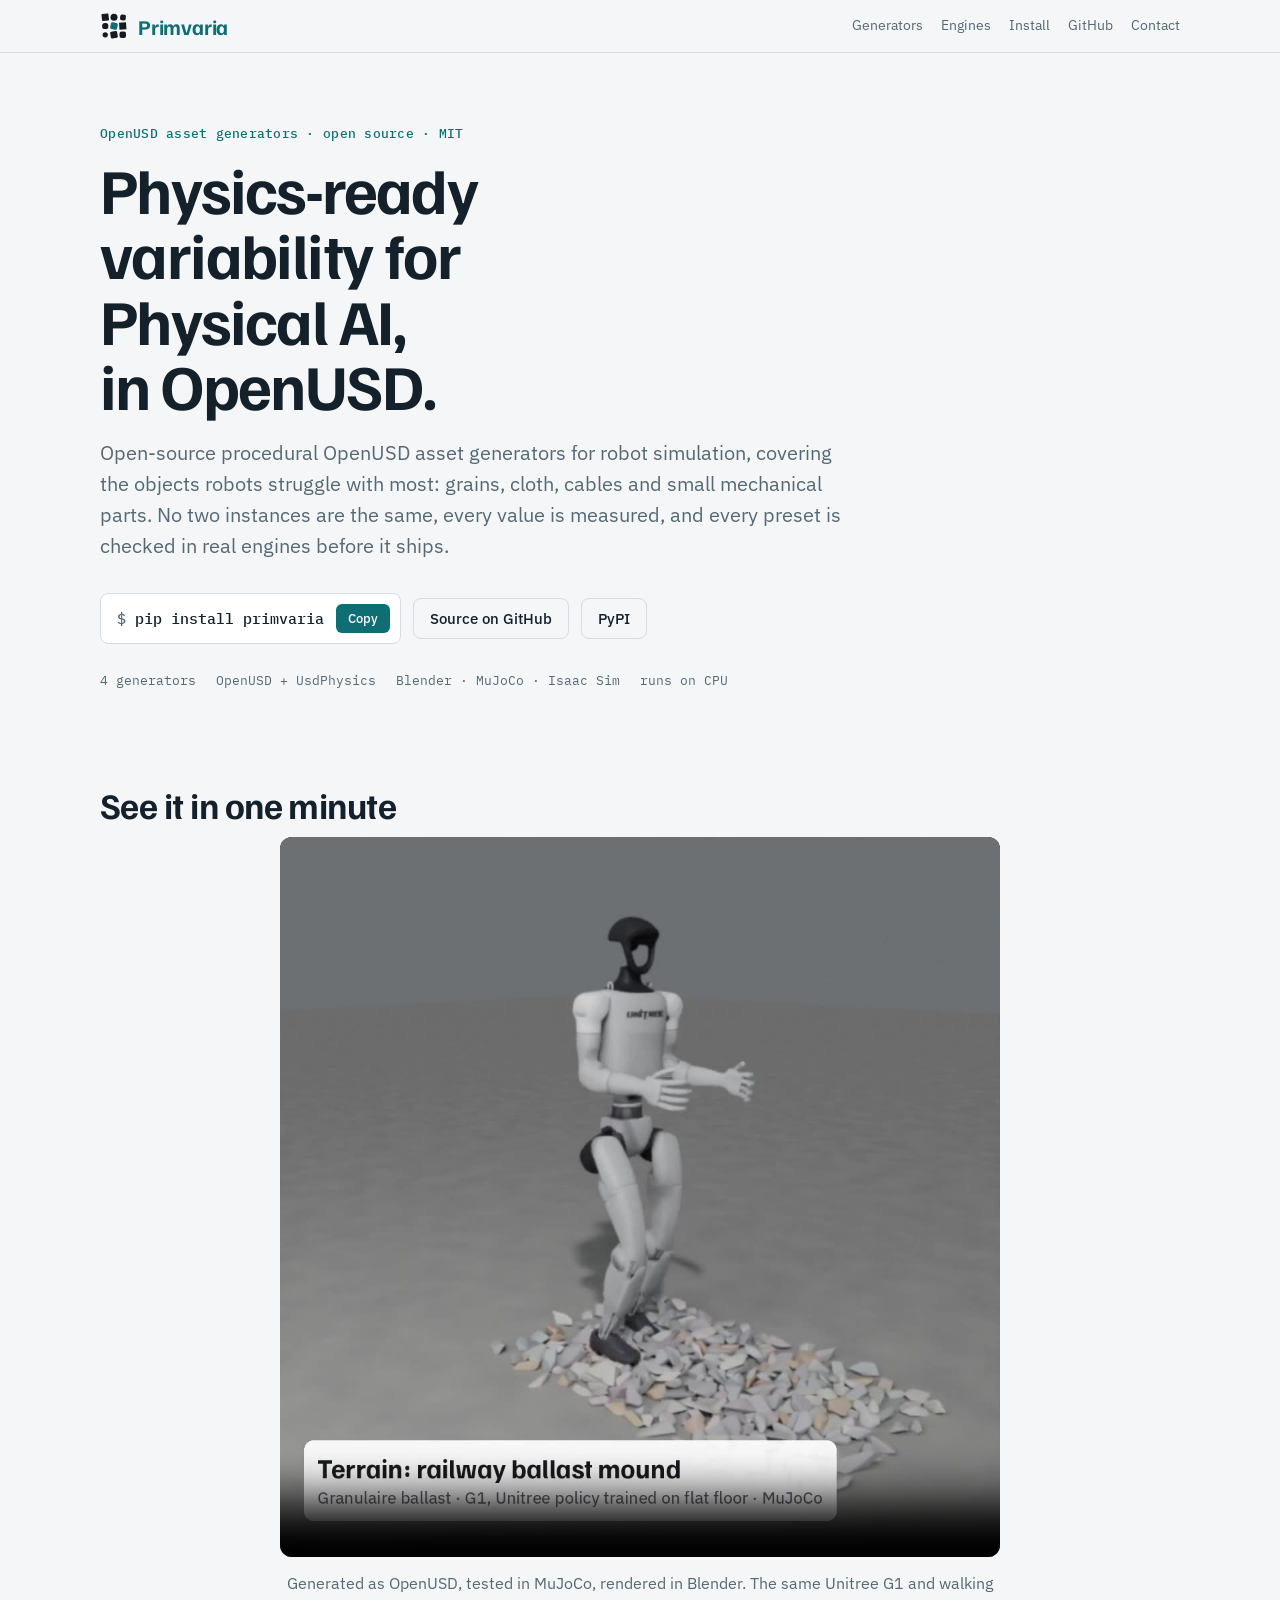
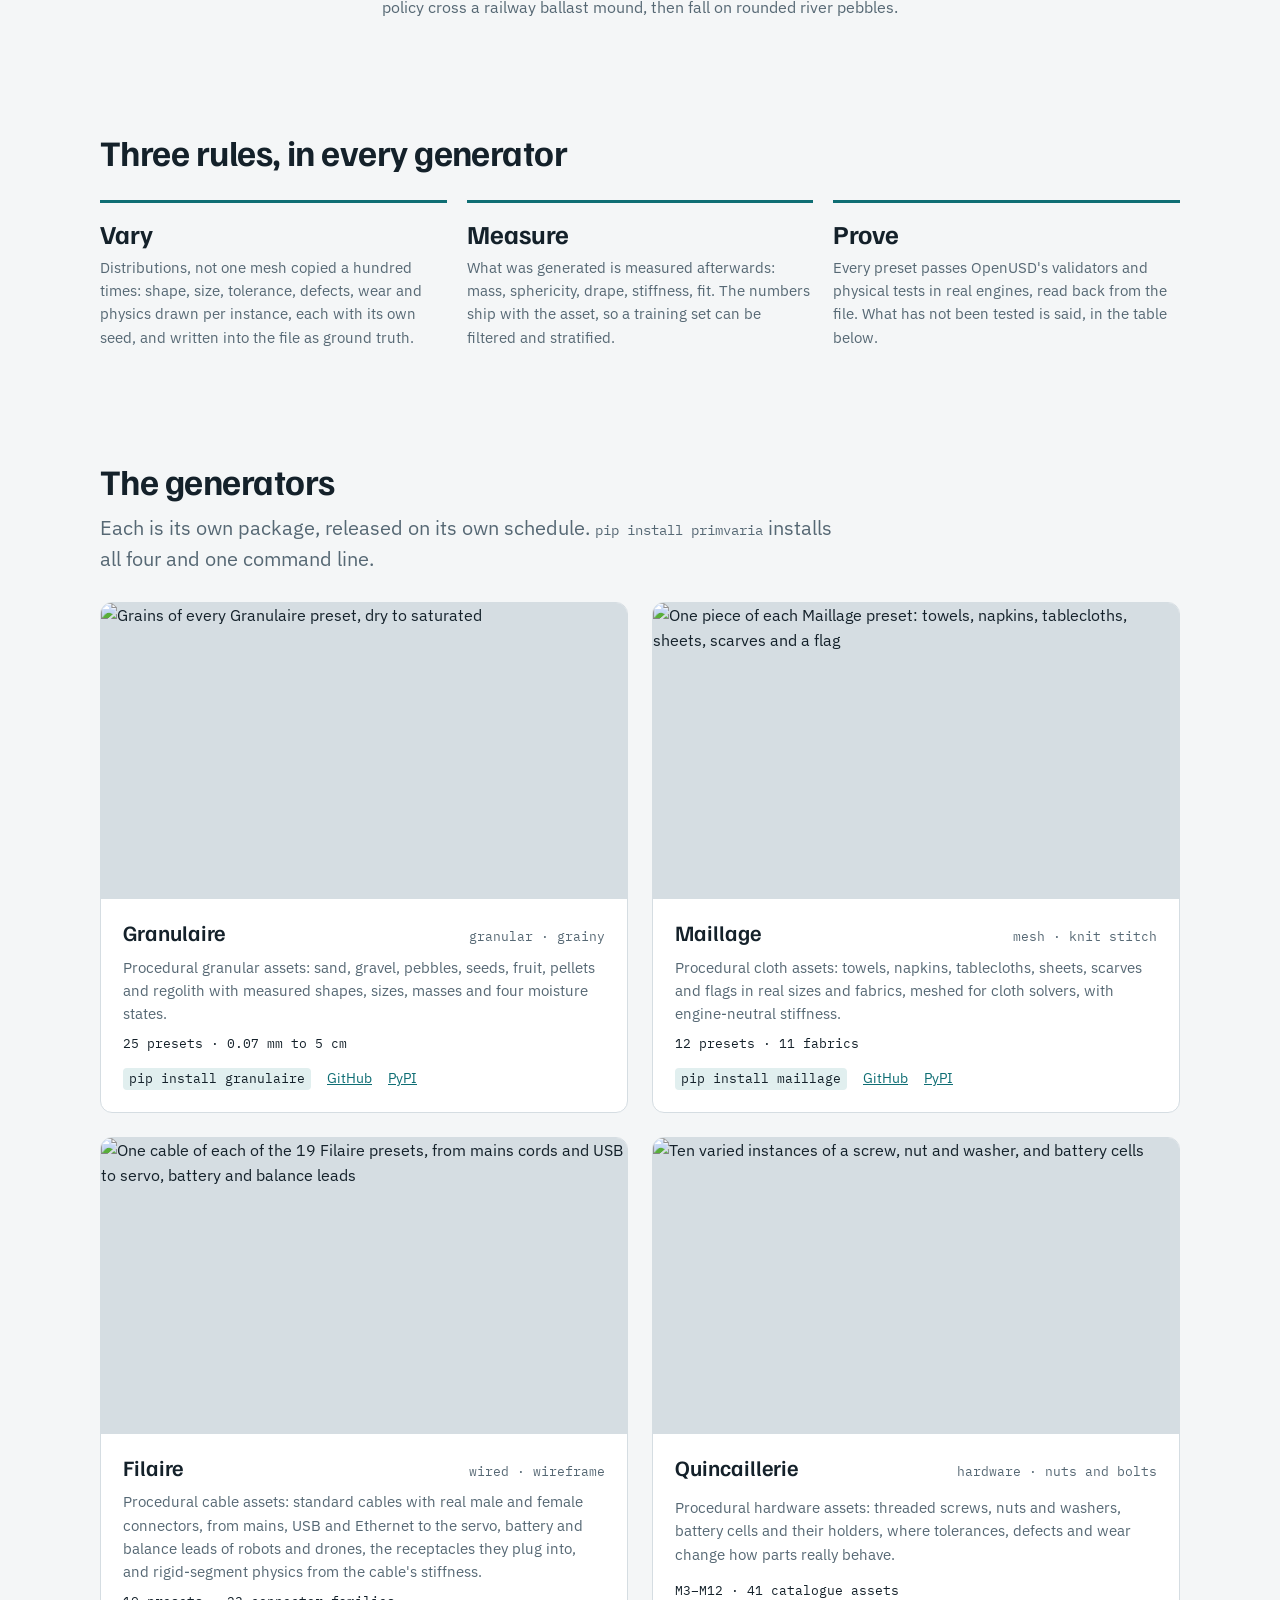
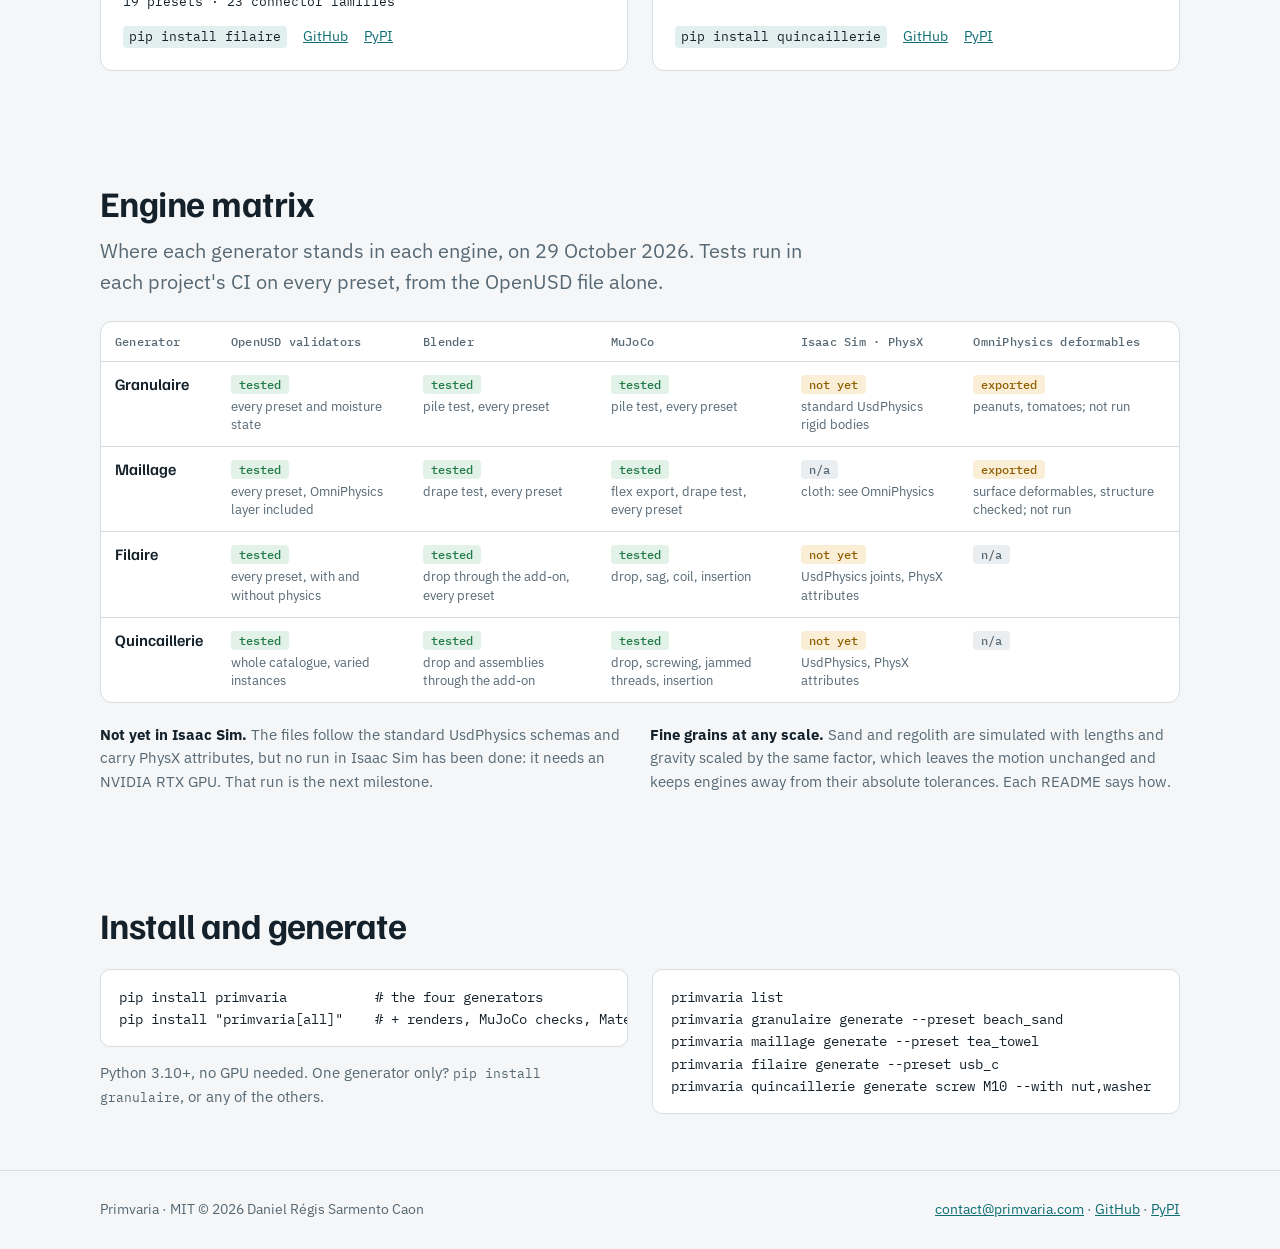
==== commit 74d6de4d: "Site: contact@primvaria.com in the nav, footer and structured data Co-Authored-By: Claude Opus 5.5 <" ====
--- a/site/index.html
+++ b/site/index.html
@@ -7,7 +7,7 @@
 <meta name="description" content="Open-source OpenUSD asset generators for robot simulation: grains, cloth, cables and hardware, every instance different, tested in Blender and MuJoCo.">
 <link rel="canonical" href="https://primvaria.com/">
 <meta name="robots" content="index, follow">
-<script type="application/ld+json">{"@context": "https://schema.org", "@graph": [{"@type": "WebSite", "@id": "https://primvaria.com/#website", "url": "https://primvaria.com/", "name": "Primvaria", "publisher": {"@id": "https://primvaria.com/#author"}}, {"@type": "Person", "@id": "https://primvaria.com/#author", "name": "Daniel Régis Sarmento Caon", "sameAs": ["https://github.com/drscaon"]}, {"@type": "SoftwareSourceCode", "@id": "https://primvaria.com/#primvaria", "name": "Primvaria", "alternateName": "Primvaria OpenUSD asset generators", "description": "Open-source OpenUSD asset generators for robot simulation and Physical AI: grains, cloth, cables and small mechanical parts, every instance different, with UsdPhysics, tested in Blender and MuJoCo.", "url": "https://primvaria.com/", "image": "https://primvaria.com/social_preview.png", "logo": "https://primvaria.com/logo.png", "codeRepository": "https://github.com/drscaon/primvaria", "programmingLanguage": "Python", "license": "https://opensource.org/licenses/MIT", "keywords": "OpenUSD, asset generator, procedural assets, robot simulation, Physical AI, synthetic data, Isaac Sim, MuJoCo, Blender, UsdPhysics", "author": {"@id": "https://primvaria.com/#author"}, "hasPart": [{"@id": "https://primvaria.com/#granulaire"}, {"@id": "https://primvaria.com/#maillage"}, {"@id": "https://primvaria.com/#filaire"}, {"@id": "https://primvaria.com/#quincaillerie"}]}, {"@type": "SoftwareSourceCode", "name": "Granulaire", "description": "Procedural granular assets for robot simulation: sand, gravel, pebbles, seeds, pellets and regolith with measured shapes and moisture states, exported to OpenUSD.", "codeRepository": "https://github.com/drscaon/granulaire", "url": "https://pypi.org/project/granulaire/", "programmingLanguage": "Python", "license": "https://opensource.org/licenses/MIT", "author": {"@id": "https://primvaria.com/#author"}, "isPartOf": {"@id": "https://primvaria.com/#primvaria"}, "@id": "https://primvaria.com/#granulaire"}, {"@type": "SoftwareSourceCode", "name": "Maillage", "description": "Procedural cloth assets for robot simulation: towels, napkins, tablecloths, sheets, scarves and flags in real sizes and fabrics, exported to OpenUSD, MuJoCo flex and NVIDIA OmniPhysics.", "codeRepository": "https://github.com/drscaon/maillage", "url": "https://pypi.org/project/maillage/", "programmingLanguage": "Python", "license": "https://opensource.org/licenses/MIT", "author": {"@id": "https://primvaria.com/#author"}, "isPartOf": {"@id": "https://primvaria.com/#primvaria"}, "@id": "https://primvaria.com/#maillage"}, {"@type": "SoftwareSourceCode", "name": "Filaire", "description": "Procedural cable assets for robot simulation: standard cables, robot and drone leads with male and female connectors and their receptacles, exported to OpenUSD with UsdPhysics joints.", "codeRepository": "https://github.com/drscaon/filaire", "url": "https://pypi.org/project/filaire/", "programmingLanguage": "Python", "license": "https://opensource.org/licenses/MIT", "author": {"@id": "https://primvaria.com/#author"}, "isPartOf": {"@id": "https://primvaria.com/#primvaria"}, "@id": "https://primvaria.com/#filaire"}, {"@type": "SoftwareSourceCode", "name": "Quincaillerie", "description": "Procedural hardware assets for robot simulation: threaded screws, nuts, washers, battery cells and holders with tolerances, defects and wear, exported to OpenUSD.", "codeRepository": "https://github.com/drscaon/quincaillerie", "url": "https://pypi.org/project/quincaillerie/", "programmingLanguage": "Python", "license": "https://opensource.org/licenses/MIT", "author": {"@id": "https://primvaria.com/#author"}, "isPartOf": {"@id": "https://primvaria.com/#primvaria"}, "@id": "https://primvaria.com/#quincaillerie"}]}</script>
+<script type="application/ld+json">{"@context": "https://schema.org", "@graph": [{"@type": "WebSite", "@id": "https://primvaria.com/#website", "url": "https://primvaria.com/", "name": "Primvaria", "publisher": {"@id": "https://primvaria.com/#author"}}, {"@type": "Person", "@id": "https://primvaria.com/#author", "name": "Daniel Régis Sarmento Caon", "email": "mailto:contact@primvaria.com", "sameAs": ["https://github.com/drscaon"]}, {"@type": "SoftwareSourceCode", "@id": "https://primvaria.com/#primvaria", "name": "Primvaria", "alternateName": "Primvaria OpenUSD asset generators", "description": "Open-source OpenUSD asset generators for robot simulation and Physical AI: grains, cloth, cables and small mechanical parts, every instance different, with UsdPhysics, tested in Blender and MuJoCo.", "url": "https://primvaria.com/", "image": "https://primvaria.com/social_preview.png", "logo": "https://primvaria.com/logo.png", "codeRepository": "https://github.com/drscaon/primvaria", "programmingLanguage": "Python", "license": "https://opensource.org/licenses/MIT", "keywords": "OpenUSD, asset generator, procedural assets, robot simulation, Physical AI, synthetic data, Isaac Sim, MuJoCo, Blender, UsdPhysics", "author": {"@id": "https://primvaria.com/#author"}, "hasPart": [{"@id": "https://primvaria.com/#granulaire"}, {"@id": "https://primvaria.com/#maillage"}, {"@id": "https://primvaria.com/#filaire"}, {"@id": "https://primvaria.com/#quincaillerie"}]}, {"@type": "SoftwareSourceCode", "name": "Granulaire", "description": "Procedural granular assets for robot simulation: sand, gravel, pebbles, seeds, pellets and regolith with measured shapes and moisture states, exported to OpenUSD.", "codeRepository": "https://github.com/drscaon/granulaire", "url": "https://pypi.org/project/granulaire/", "programmingLanguage": "Python", "license": "https://opensource.org/licenses/MIT", "author": {"@id": "https://primvaria.com/#author"}, "isPartOf": {"@id": "https://primvaria.com/#primvaria"}, "@id": "https://primvaria.com/#granulaire"}, {"@type": "SoftwareSourceCode", "name": "Maillage", "description": "Procedural cloth assets for robot simulation: towels, napkins, tablecloths, sheets, scarves and flags in real sizes and fabrics, exported to OpenUSD, MuJoCo flex and NVIDIA OmniPhysics.", "codeRepository": "https://github.com/drscaon/maillage", "url": "https://pypi.org/project/maillage/", "programmingLanguage": "Python", "license": "https://opensource.org/licenses/MIT", "author": {"@id": "https://primvaria.com/#author"}, "isPartOf": {"@id": "https://primvaria.com/#primvaria"}, "@id": "https://primvaria.com/#maillage"}, {"@type": "SoftwareSourceCode", "name": "Filaire", "description": "Procedural cable assets for robot simulation: standard cables, robot and drone leads with male and female connectors and their receptacles, exported to OpenUSD with UsdPhysics joints.", "codeRepository": "https://github.com/drscaon/filaire", "url": "https://pypi.org/project/filaire/", "programmingLanguage": "Python", "license": "https://opensource.org/licenses/MIT", "author": {"@id": "https://primvaria.com/#author"}, "isPartOf": {"@id": "https://primvaria.com/#primvaria"}, "@id": "https://primvaria.com/#filaire"}, {"@type": "SoftwareSourceCode", "name": "Quincaillerie", "description": "Procedural hardware assets for robot simulation: threaded screws, nuts, washers, battery cells and holders with tolerances, defects and wear, exported to OpenUSD.", "codeRepository": "https://github.com/drscaon/quincaillerie", "url": "https://pypi.org/project/quincaillerie/", "programmingLanguage": "Python", "license": "https://opensource.org/licenses/MIT", "author": {"@id": "https://primvaria.com/#author"}, "isPartOf": {"@id": "https://primvaria.com/#primvaria"}, "@id": "https://primvaria.com/#quincaillerie"}]}</script>
 <meta property="og:title" content="Primvaria · OpenUSD asset generators for robot simulation">
 <meta property="og:type" content="website">
 <meta property="og:site_name" content="Primvaria">
@@ -110,6 +110,7 @@
     <a href="#engines">Engines</a>
     <a class="hide-s" href="#install">Install</a>
     <a href="https://github.com/drscaon/primvaria">GitHub</a>
+    <a class="hide-s" href="mailto:contact@primvaria.com">Contact</a>
   </nav>
 </div></header>
 
@@ -243,7 +244,7 @@
 
 <footer><div class="wrap">
   <span>Primvaria · MIT © 2026 Daniel Régis Sarmento Caon</span>
-  <span><a href="https://github.com/drscaon/primvaria">GitHub</a> · <a href="https://pypi.org/project/primvaria/">PyPI</a></span>
+  <span><a href="mailto:contact@primvaria.com">contact@primvaria.com</a> · <a href="https://github.com/drscaon/primvaria">GitHub</a> · <a href="https://pypi.org/project/primvaria/">PyPI</a></span>
 </div></footer>
 
 <script>
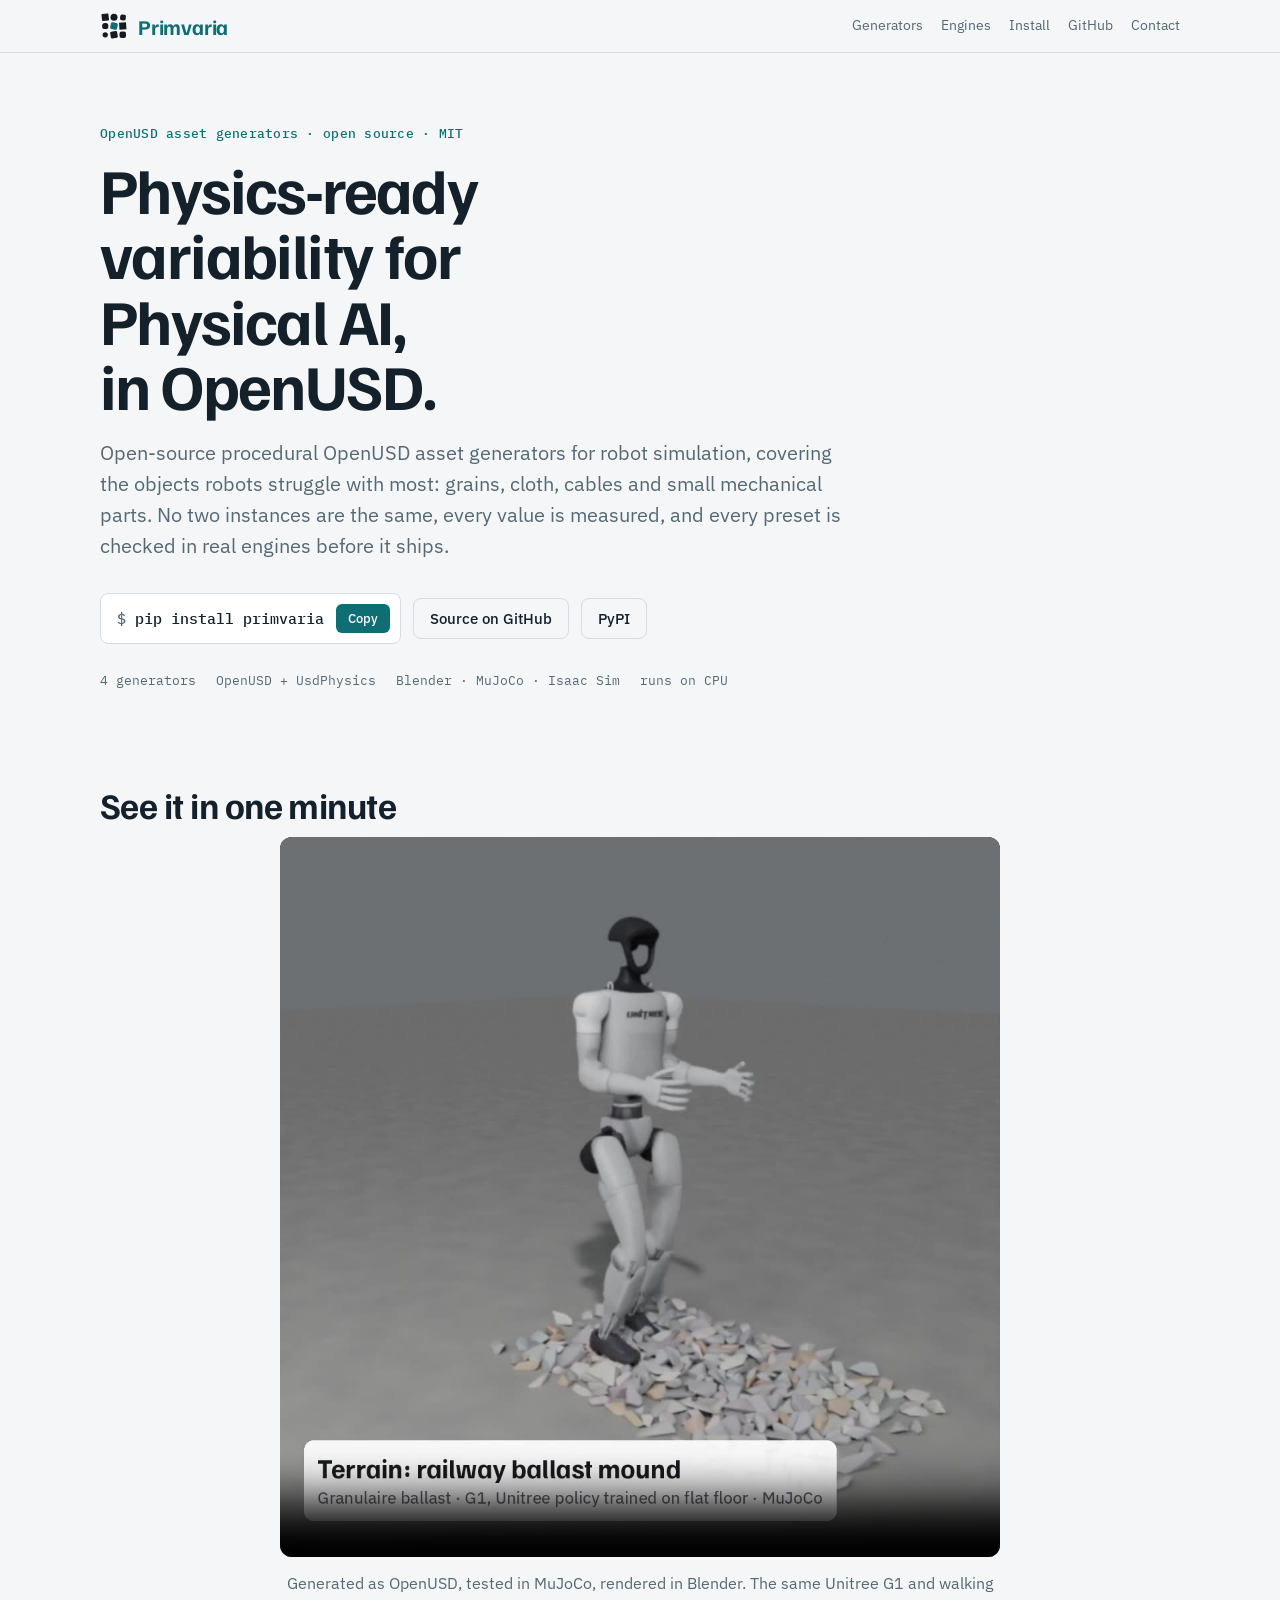
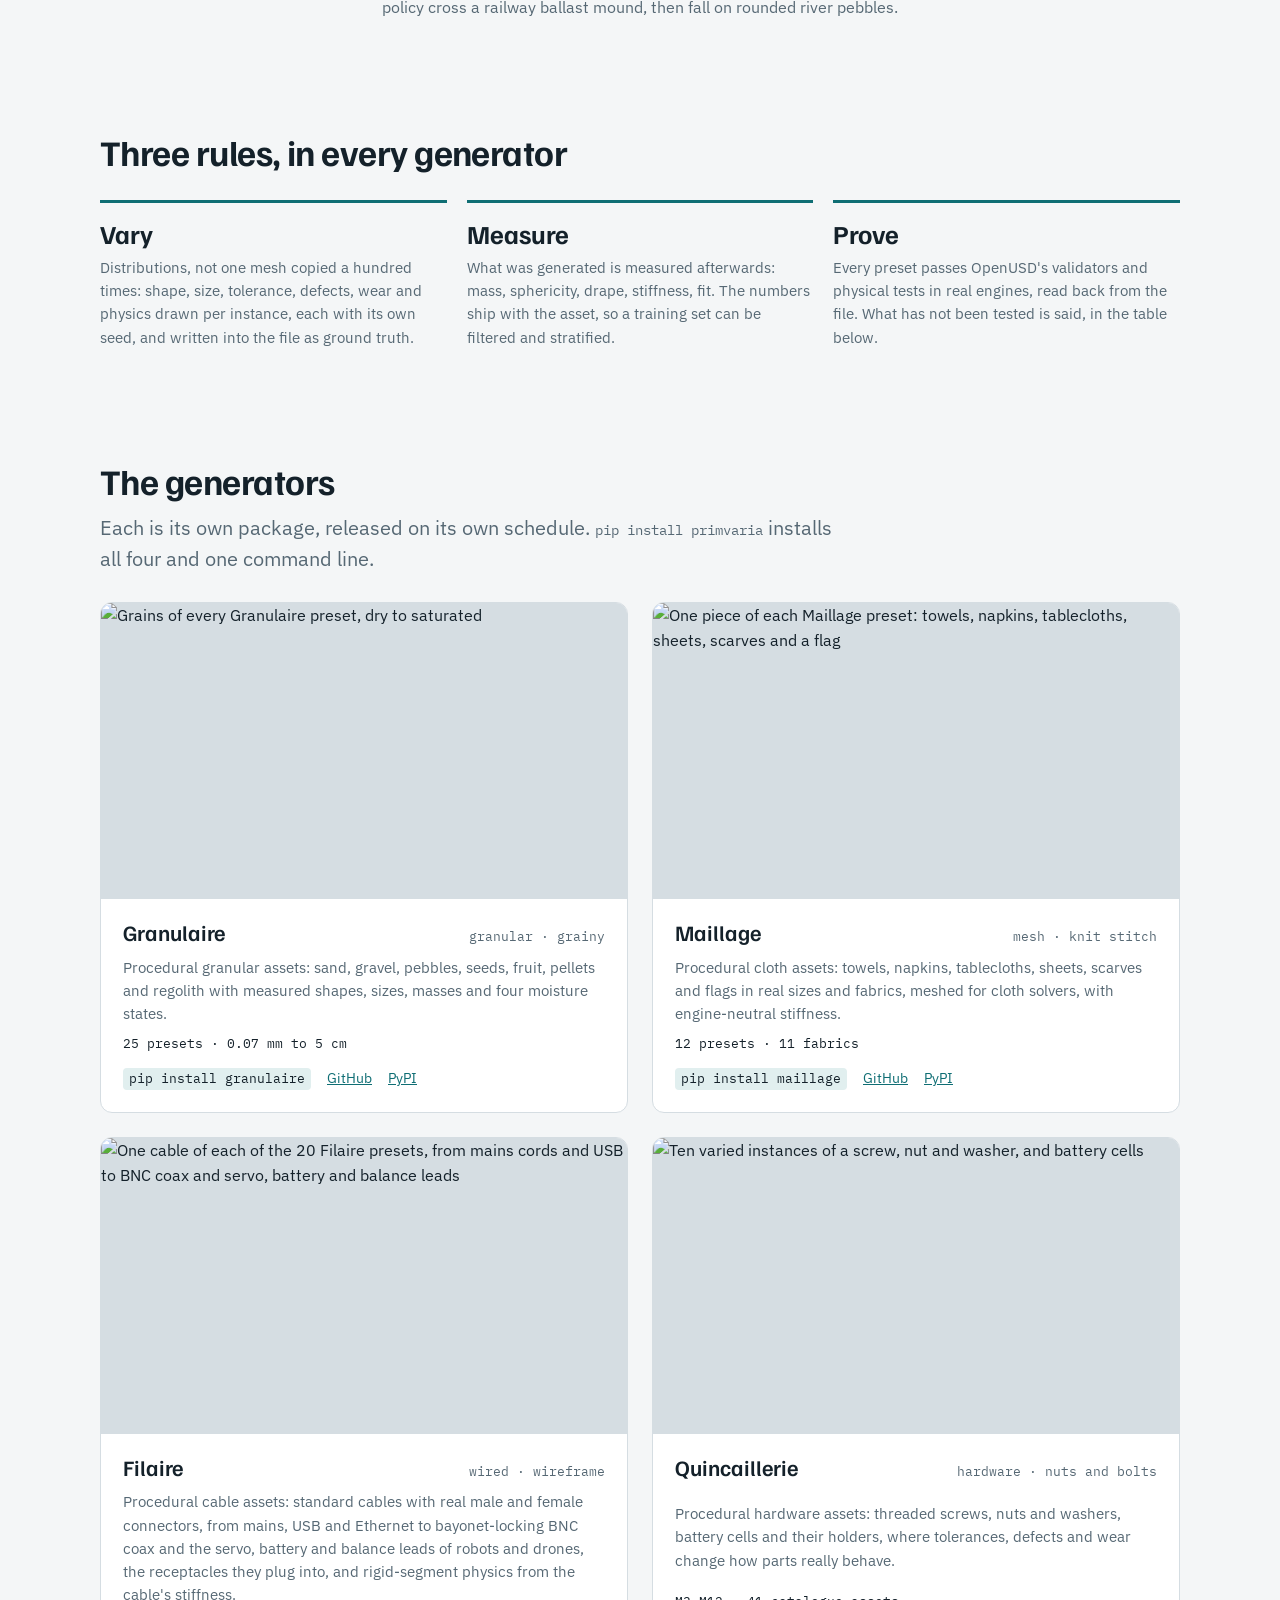
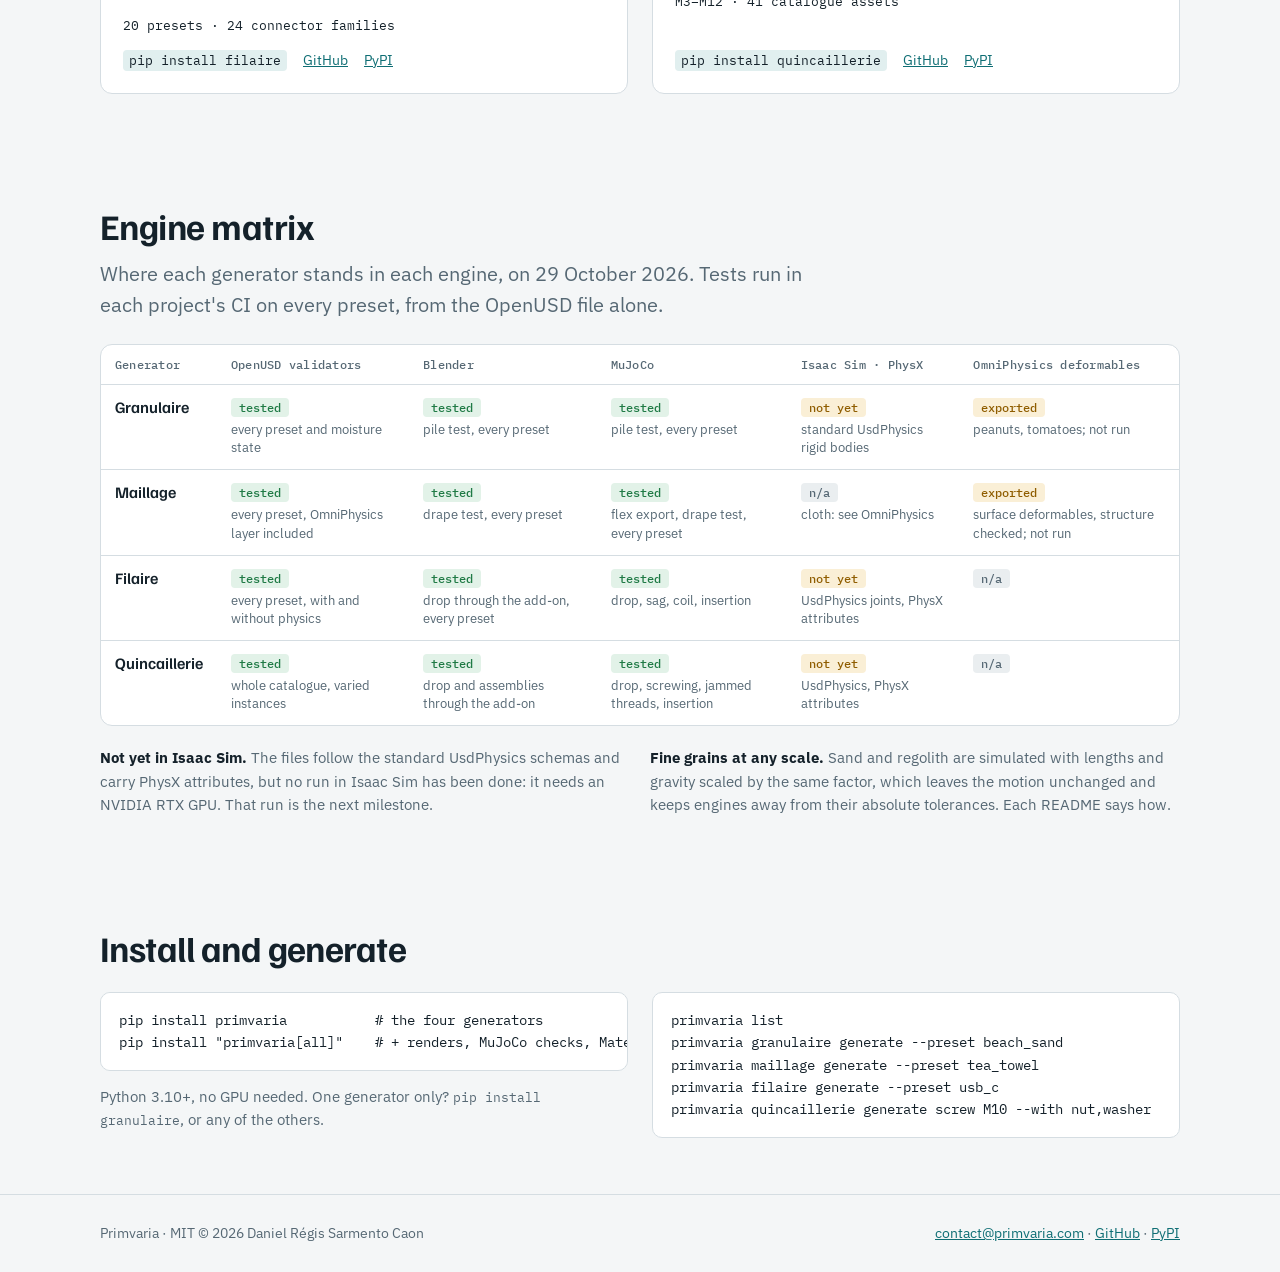
==== commit 6b963710: "docs: Filaire's BNC lead and bayonet lock on the website and in the README 20 presets and 24 connect" ====
--- a/site/index.html
+++ b/site/index.html
@@ -7,7 +7,7 @@
 <meta name="description" content="Open-source OpenUSD asset generators for robot simulation: grains, cloth, cables and hardware, every instance different, tested in Blender and MuJoCo.">
 <link rel="canonical" href="https://primvaria.com/">
 <meta name="robots" content="index, follow">
-<script type="application/ld+json">{"@context": "https://schema.org", "@graph": [{"@type": "WebSite", "@id": "https://primvaria.com/#website", "url": "https://primvaria.com/", "name": "Primvaria", "publisher": {"@id": "https://primvaria.com/#author"}}, {"@type": "Person", "@id": "https://primvaria.com/#author", "name": "Daniel Régis Sarmento Caon", "email": "mailto:contact@primvaria.com", "sameAs": ["https://github.com/drscaon"]}, {"@type": "SoftwareSourceCode", "@id": "https://primvaria.com/#primvaria", "name": "Primvaria", "alternateName": "Primvaria OpenUSD asset generators", "description": "Open-source OpenUSD asset generators for robot simulation and Physical AI: grains, cloth, cables and small mechanical parts, every instance different, with UsdPhysics, tested in Blender and MuJoCo.", "url": "https://primvaria.com/", "image": "https://primvaria.com/social_preview.png", "logo": "https://primvaria.com/logo.png", "codeRepository": "https://github.com/drscaon/primvaria", "programmingLanguage": "Python", "license": "https://opensource.org/licenses/MIT", "keywords": "OpenUSD, asset generator, procedural assets, robot simulation, Physical AI, synthetic data, Isaac Sim, MuJoCo, Blender, UsdPhysics", "author": {"@id": "https://primvaria.com/#author"}, "hasPart": [{"@id": "https://primvaria.com/#granulaire"}, {"@id": "https://primvaria.com/#maillage"}, {"@id": "https://primvaria.com/#filaire"}, {"@id": "https://primvaria.com/#quincaillerie"}]}, {"@type": "SoftwareSourceCode", "name": "Granulaire", "description": "Procedural granular assets for robot simulation: sand, gravel, pebbles, seeds, pellets and regolith with measured shapes and moisture states, exported to OpenUSD.", "codeRepository": "https://github.com/drscaon/granulaire", "url": "https://pypi.org/project/granulaire/", "programmingLanguage": "Python", "license": "https://opensource.org/licenses/MIT", "author": {"@id": "https://primvaria.com/#author"}, "isPartOf": {"@id": "https://primvaria.com/#primvaria"}, "@id": "https://primvaria.com/#granulaire"}, {"@type": "SoftwareSourceCode", "name": "Maillage", "description": "Procedural cloth assets for robot simulation: towels, napkins, tablecloths, sheets, scarves and flags in real sizes and fabrics, exported to OpenUSD, MuJoCo flex and NVIDIA OmniPhysics.", "codeRepository": "https://github.com/drscaon/maillage", "url": "https://pypi.org/project/maillage/", "programmingLanguage": "Python", "license": "https://opensource.org/licenses/MIT", "author": {"@id": "https://primvaria.com/#author"}, "isPartOf": {"@id": "https://primvaria.com/#primvaria"}, "@id": "https://primvaria.com/#maillage"}, {"@type": "SoftwareSourceCode", "name": "Filaire", "description": "Procedural cable assets for robot simulation: standard cables, robot and drone leads with male and female connectors and their receptacles, exported to OpenUSD with UsdPhysics joints.", "codeRepository": "https://github.com/drscaon/filaire", "url": "https://pypi.org/project/filaire/", "programmingLanguage": "Python", "license": "https://opensource.org/licenses/MIT", "author": {"@id": "https://primvaria.com/#author"}, "isPartOf": {"@id": "https://primvaria.com/#primvaria"}, "@id": "https://primvaria.com/#filaire"}, {"@type": "SoftwareSourceCode", "name": "Quincaillerie", "description": "Procedural hardware assets for robot simulation: threaded screws, nuts, washers, battery cells and holders with tolerances, defects and wear, exported to OpenUSD.", "codeRepository": "https://github.com/drscaon/quincaillerie", "url": "https://pypi.org/project/quincaillerie/", "programmingLanguage": "Python", "license": "https://opensource.org/licenses/MIT", "author": {"@id": "https://primvaria.com/#author"}, "isPartOf": {"@id": "https://primvaria.com/#primvaria"}, "@id": "https://primvaria.com/#quincaillerie"}]}</script>
+<script type="application/ld+json">{"@context": "https://schema.org", "@graph": [{"@type": "WebSite", "@id": "https://primvaria.com/#website", "url": "https://primvaria.com/", "name": "Primvaria", "publisher": {"@id": "https://primvaria.com/#author"}}, {"@type": "Person", "@id": "https://primvaria.com/#author", "name": "Daniel Régis Sarmento Caon", "email": "mailto:contact@primvaria.com", "sameAs": ["https://github.com/drscaon"]}, {"@type": "SoftwareSourceCode", "@id": "https://primvaria.com/#primvaria", "name": "Primvaria", "alternateName": "Primvaria OpenUSD asset generators", "description": "Open-source OpenUSD asset generators for robot simulation and Physical AI: grains, cloth, cables and small mechanical parts, every instance different, with UsdPhysics, tested in Blender and MuJoCo.", "url": "https://primvaria.com/", "image": "https://primvaria.com/social_preview.png", "logo": "https://primvaria.com/logo.png", "codeRepository": "https://github.com/drscaon/primvaria", "programmingLanguage": "Python", "license": "https://opensource.org/licenses/MIT", "keywords": "OpenUSD, asset generator, procedural assets, robot simulation, Physical AI, synthetic data, Isaac Sim, MuJoCo, Blender, UsdPhysics", "author": {"@id": "https://primvaria.com/#author"}, "hasPart": [{"@id": "https://primvaria.com/#granulaire"}, {"@id": "https://primvaria.com/#maillage"}, {"@id": "https://primvaria.com/#filaire"}, {"@id": "https://primvaria.com/#quincaillerie"}]}, {"@type": "SoftwareSourceCode", "name": "Granulaire", "description": "Procedural granular assets for robot simulation: sand, gravel, pebbles, seeds, pellets and regolith with measured shapes and moisture states, exported to OpenUSD.", "codeRepository": "https://github.com/drscaon/granulaire", "url": "https://pypi.org/project/granulaire/", "programmingLanguage": "Python", "license": "https://opensource.org/licenses/MIT", "author": {"@id": "https://primvaria.com/#author"}, "isPartOf": {"@id": "https://primvaria.com/#primvaria"}, "@id": "https://primvaria.com/#granulaire"}, {"@type": "SoftwareSourceCode", "name": "Maillage", "description": "Procedural cloth assets for robot simulation: towels, napkins, tablecloths, sheets, scarves and flags in real sizes and fabrics, exported to OpenUSD, MuJoCo flex and NVIDIA OmniPhysics.", "codeRepository": "https://github.com/drscaon/maillage", "url": "https://pypi.org/project/maillage/", "programmingLanguage": "Python", "license": "https://opensource.org/licenses/MIT", "author": {"@id": "https://primvaria.com/#author"}, "isPartOf": {"@id": "https://primvaria.com/#primvaria"}, "@id": "https://primvaria.com/#maillage"}, {"@type": "SoftwareSourceCode", "name": "Filaire", "description": "Procedural cable assets for robot simulation: standard cables, coaxial leads, robot and drone leads with male and female connectors and their receptacles, exported to OpenUSD with UsdPhysics joints.", "codeRepository": "https://github.com/drscaon/filaire", "url": "https://pypi.org/project/filaire/", "programmingLanguage": "Python", "license": "https://opensource.org/licenses/MIT", "author": {"@id": "https://primvaria.com/#author"}, "isPartOf": {"@id": "https://primvaria.com/#primvaria"}, "@id": "https://primvaria.com/#filaire"}, {"@type": "SoftwareSourceCode", "name": "Quincaillerie", "description": "Procedural hardware assets for robot simulation: threaded screws, nuts, washers, battery cells and holders with tolerances, defects and wear, exported to OpenUSD.", "codeRepository": "https://github.com/drscaon/quincaillerie", "url": "https://pypi.org/project/quincaillerie/", "programmingLanguage": "Python", "license": "https://opensource.org/licenses/MIT", "author": {"@id": "https://primvaria.com/#author"}, "isPartOf": {"@id": "https://primvaria.com/#primvaria"}, "@id": "https://primvaria.com/#quincaillerie"}]}</script>
 <meta property="og:title" content="Primvaria · OpenUSD asset generators for robot simulation">
 <meta property="og:type" content="website">
 <meta property="og:site_name" content="Primvaria">
@@ -167,11 +167,11 @@
       </div>
     </article>
     <article class="gen">
-      <img src="img/filaire.jpg" alt="One cable of each of the 19 Filaire presets, from mains cords and USB to servo, battery and balance leads" loading="lazy" width="1200" height="675">
+      <img src="img/filaire.jpg" alt="One cable of each of the 20 Filaire presets, from mains cords and USB to BNC coax and servo, battery and balance leads" loading="lazy" width="1200" height="675">
       <div class="body">
         <div class="name"><h3>Filaire</h3><span class="fr">wired · wireframe</span></div>
-        <p>Procedural cable assets: standard cables with real male and female connectors, from mains, USB and Ethernet to the servo, battery and balance leads of robots and drones, the receptacles they plug into, and rigid-segment physics from the cable's stiffness.</p>
-        <span class="num">19 presets · 23 connector families</span>
+        <p>Procedural cable assets: standard cables with real male and female connectors, from mains, USB and Ethernet to bayonet-locking BNC coax and the servo, battery and balance leads of robots and drones, the receptacles they plug into, and rigid-segment physics from the cable's stiffness.</p>
+        <span class="num">20 presets · 24 connector families</span>
         <div class="links"><code>pip install filaire</code><a href="https://github.com/drscaon/filaire">GitHub</a><a href="https://pypi.org/project/filaire/">PyPI</a></div>
       </div>
     </article>
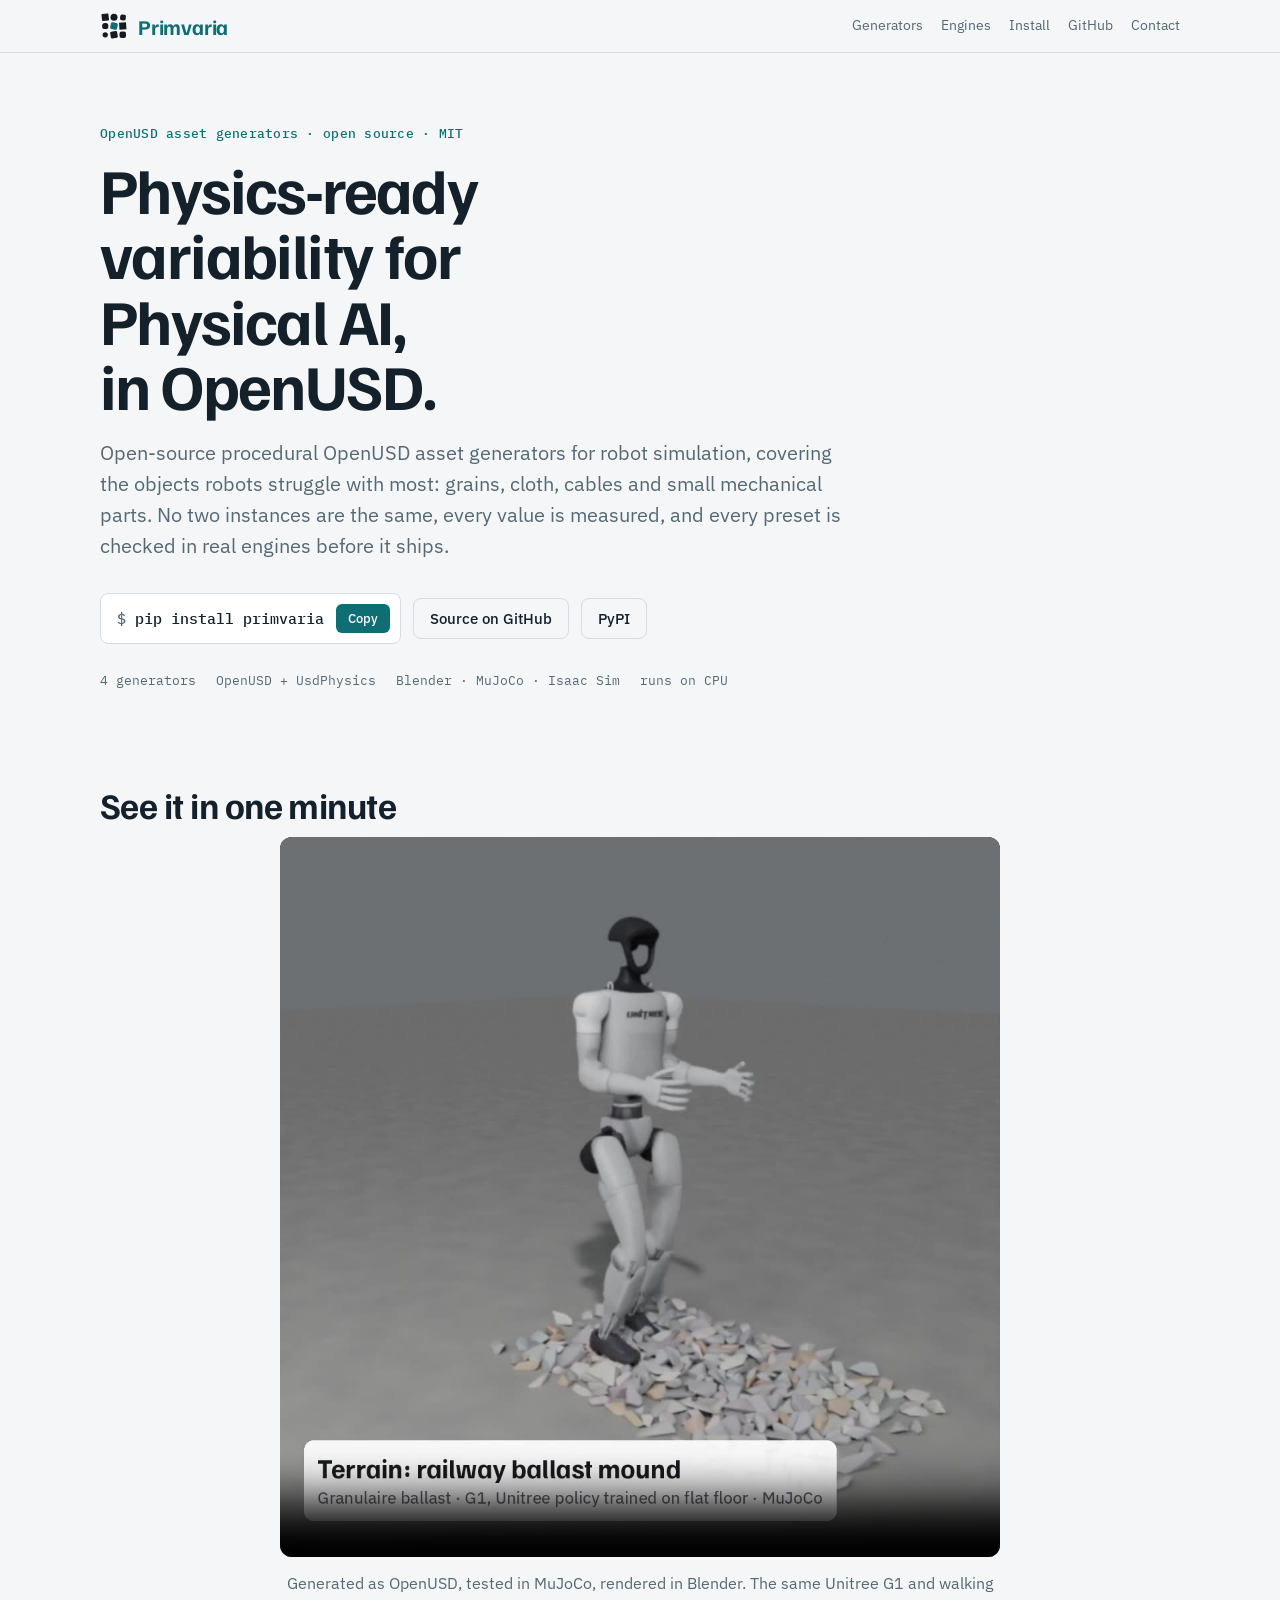
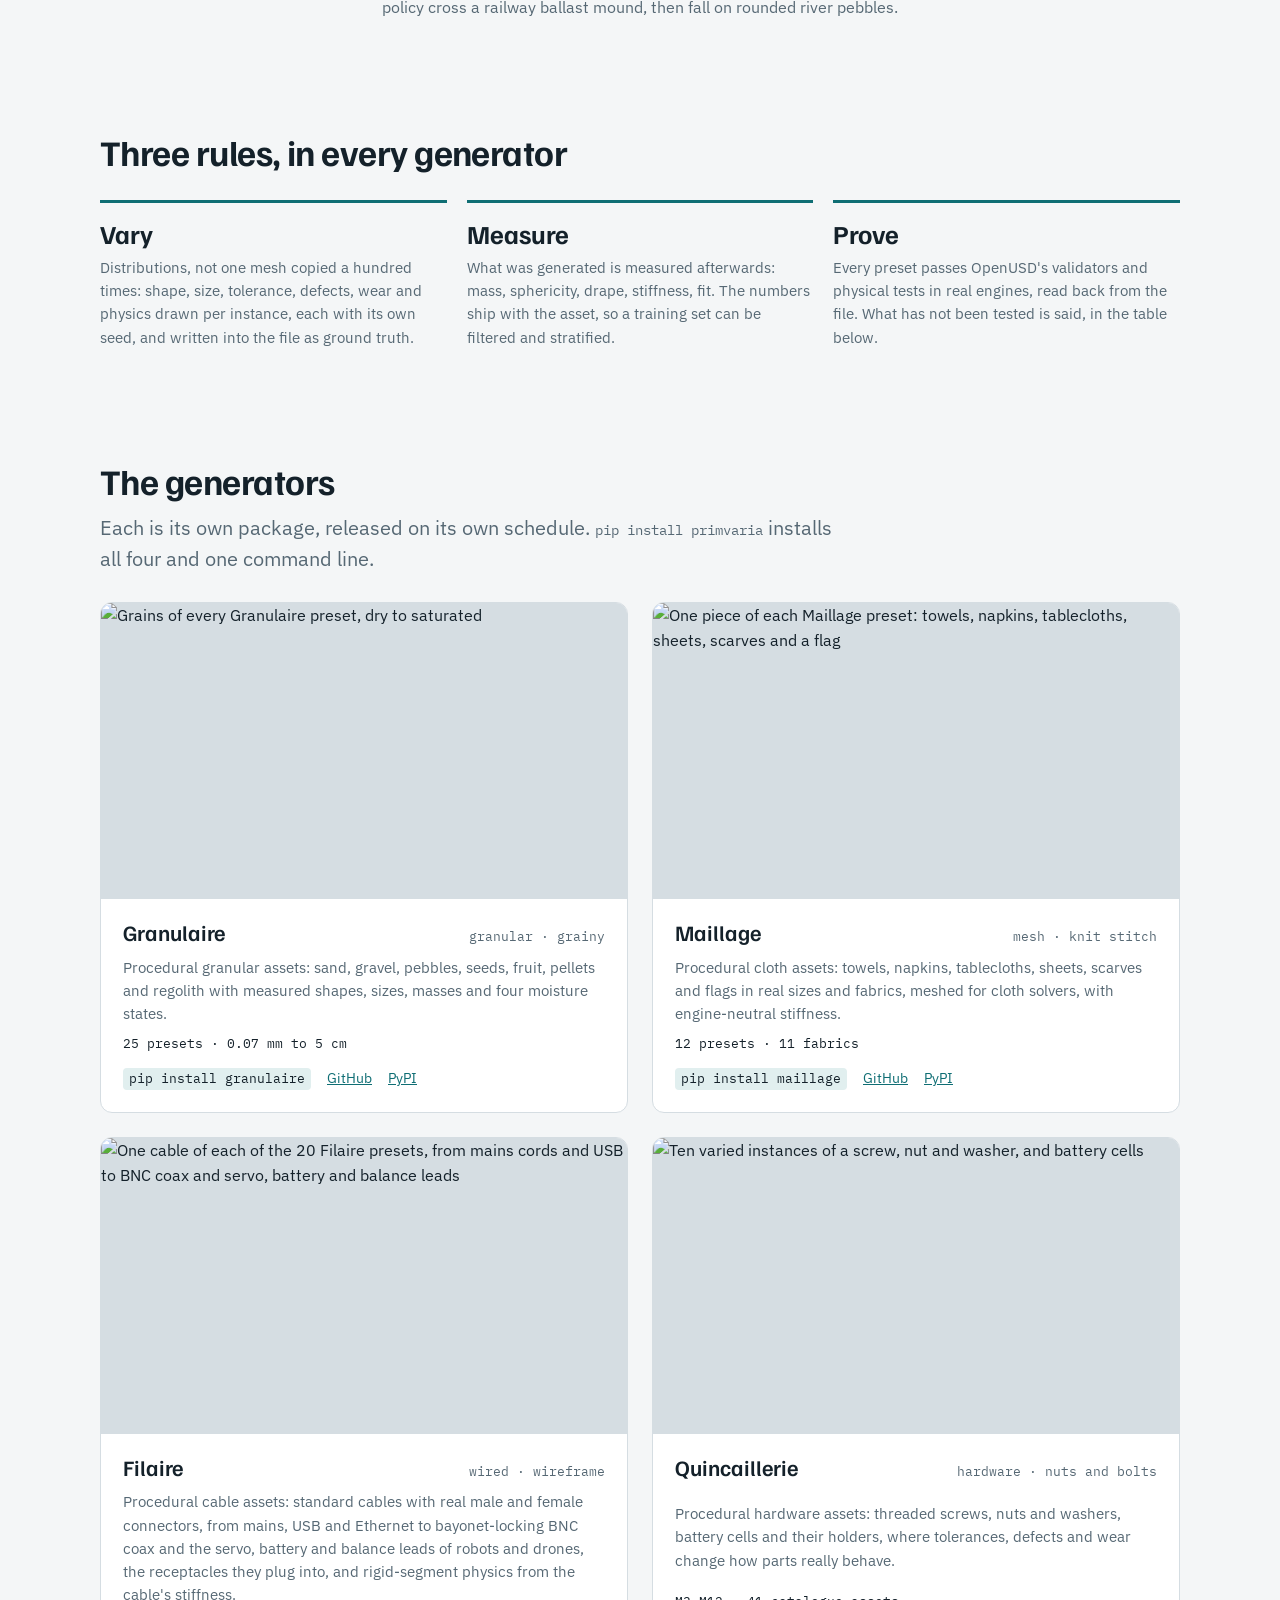
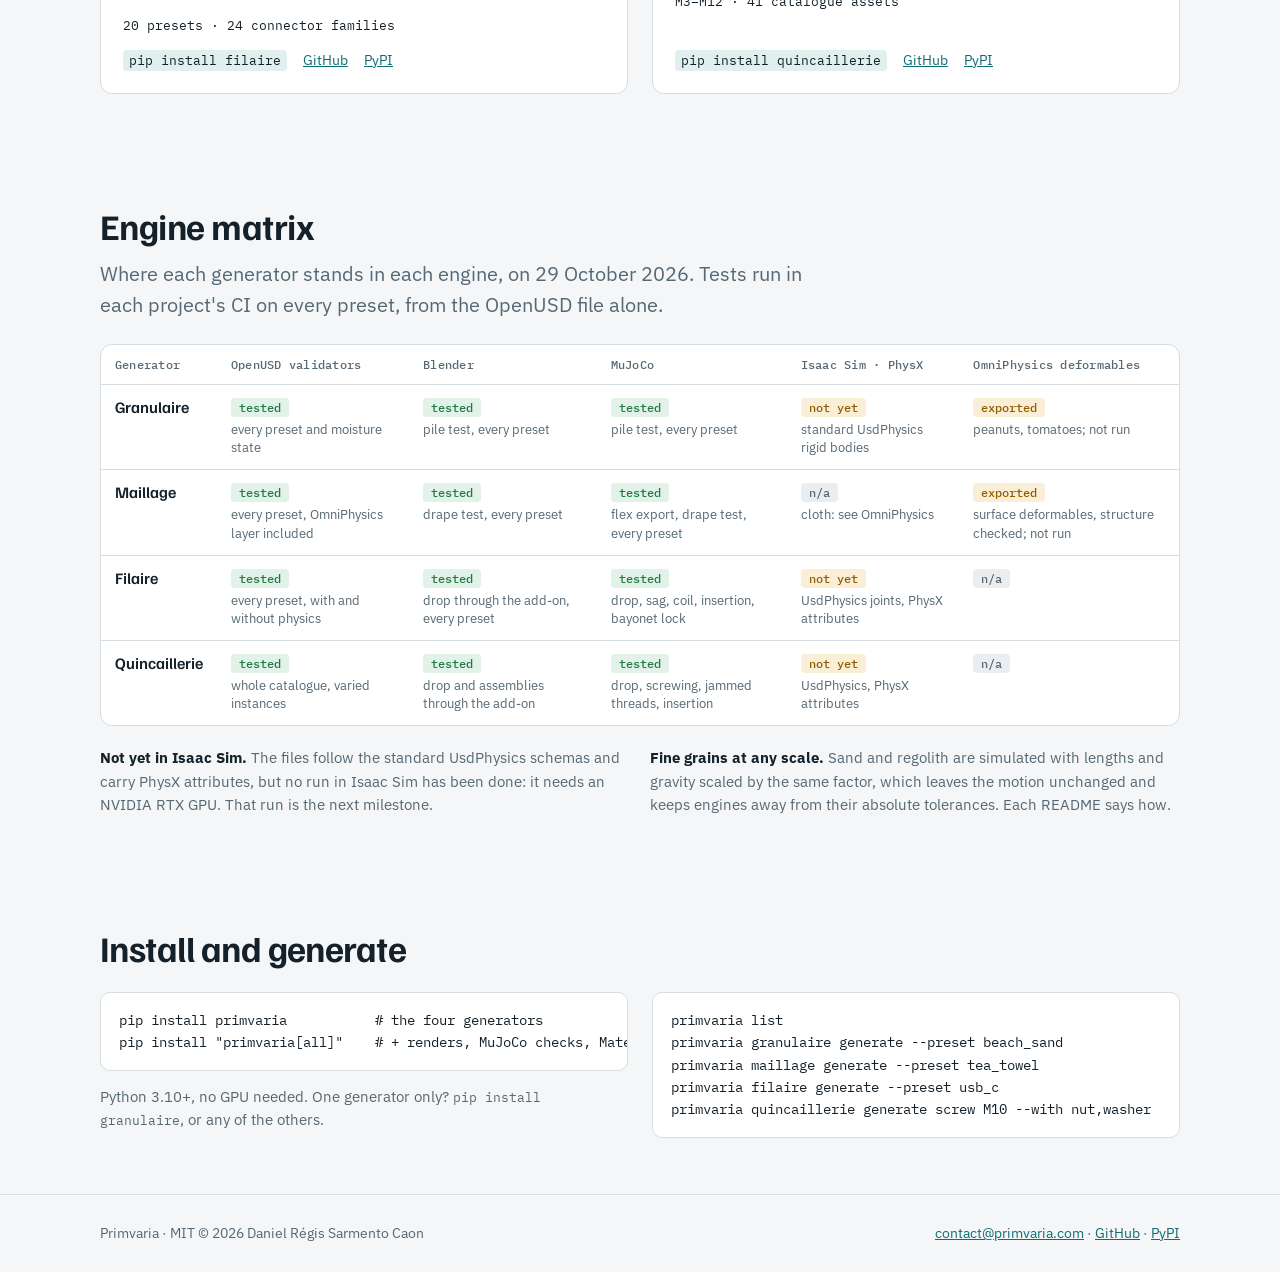
==== commit 800b959c: "build: sim and blender extras for all four generators; bayonet lock in the matrix - sim: the MuJoCo " ====
--- a/site/index.html
+++ b/site/index.html
@@ -208,7 +208,7 @@
       <tr><th scope="row">Filaire</th>
         <td><span class="st ok">tested</span><small>every preset, with and without physics</small></td>
         <td><span class="st ok">tested</span><small>drop through the add-on, every preset</small></td>
-        <td><span class="st ok">tested</span><small>drop, sag, coil, insertion</small></td>
+        <td><span class="st ok">tested</span><small>drop, sag, coil, insertion, bayonet lock</small></td>
         <td><span class="st warn">not yet</span><small>UsdPhysics joints, PhysX attributes</small></td>
         <td><span class="st na">n/a</span></td></tr>
       <tr><th scope="row">Quincaillerie</th>
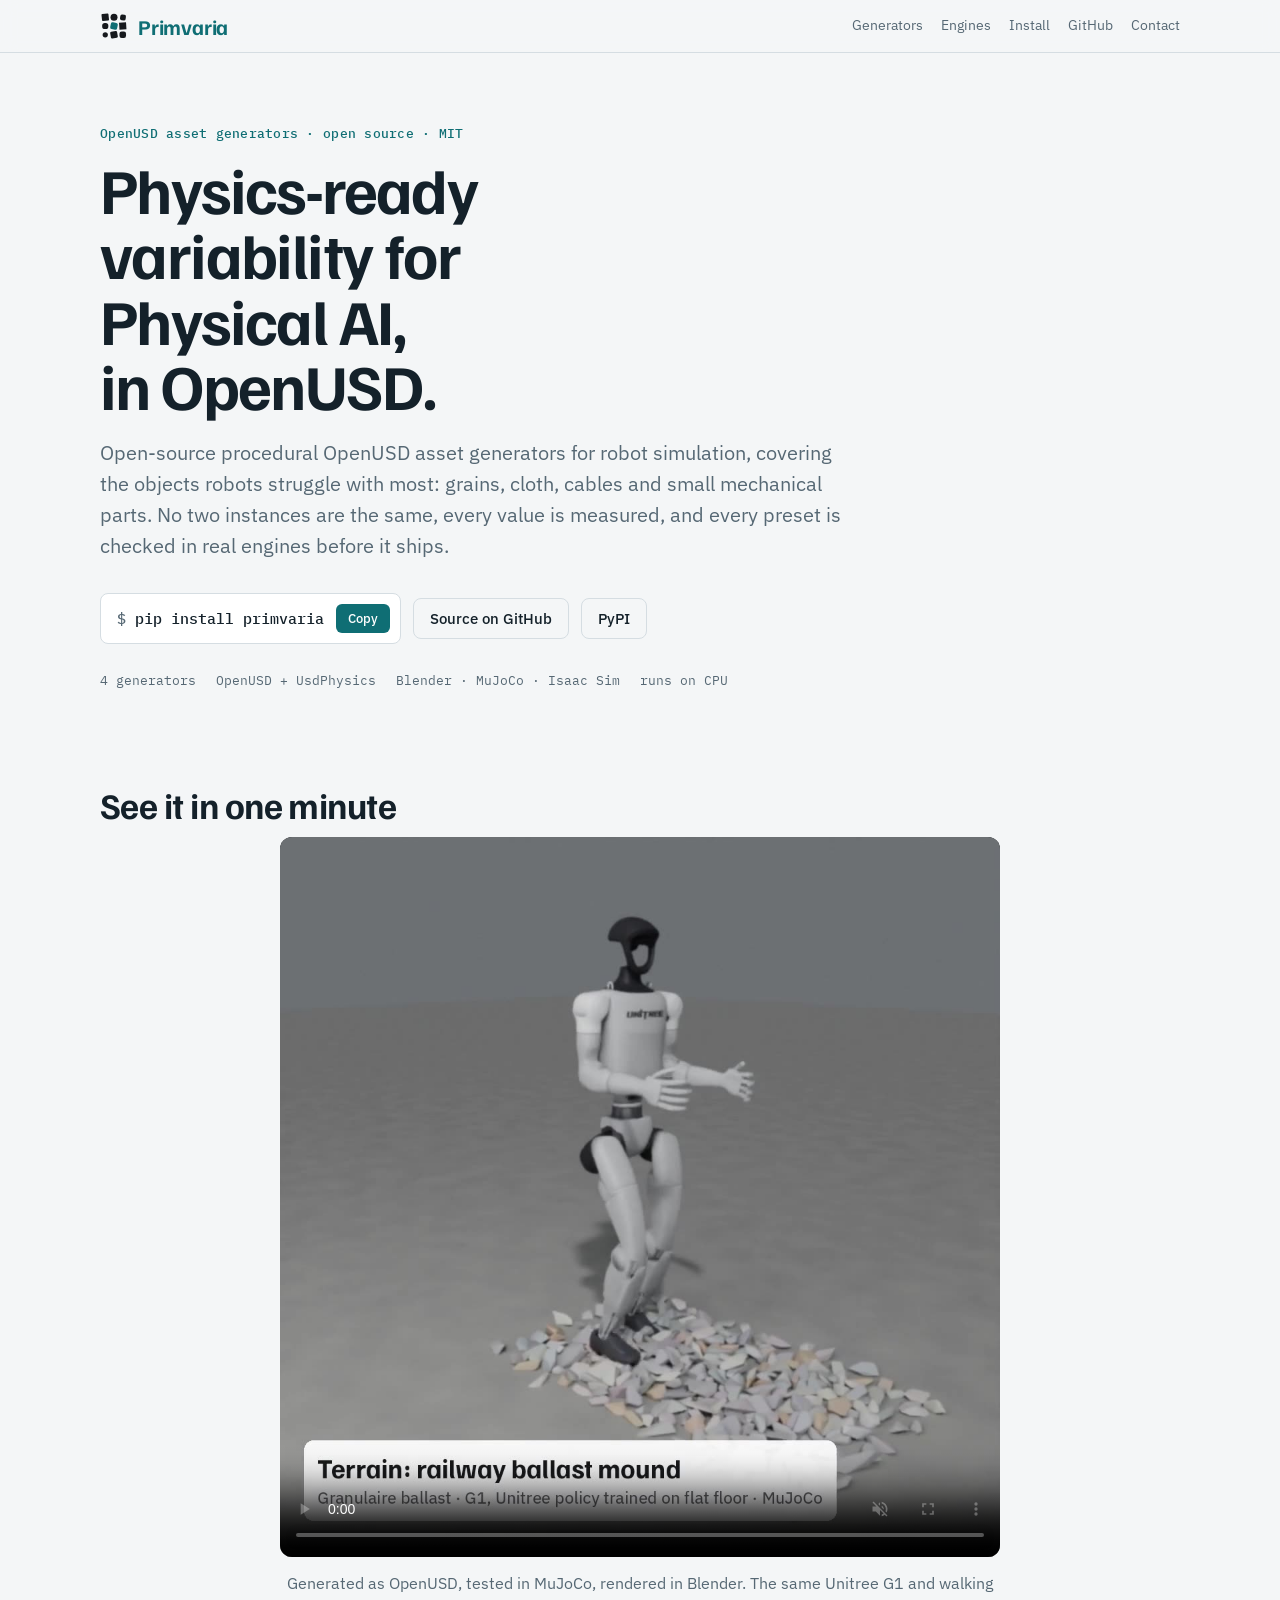
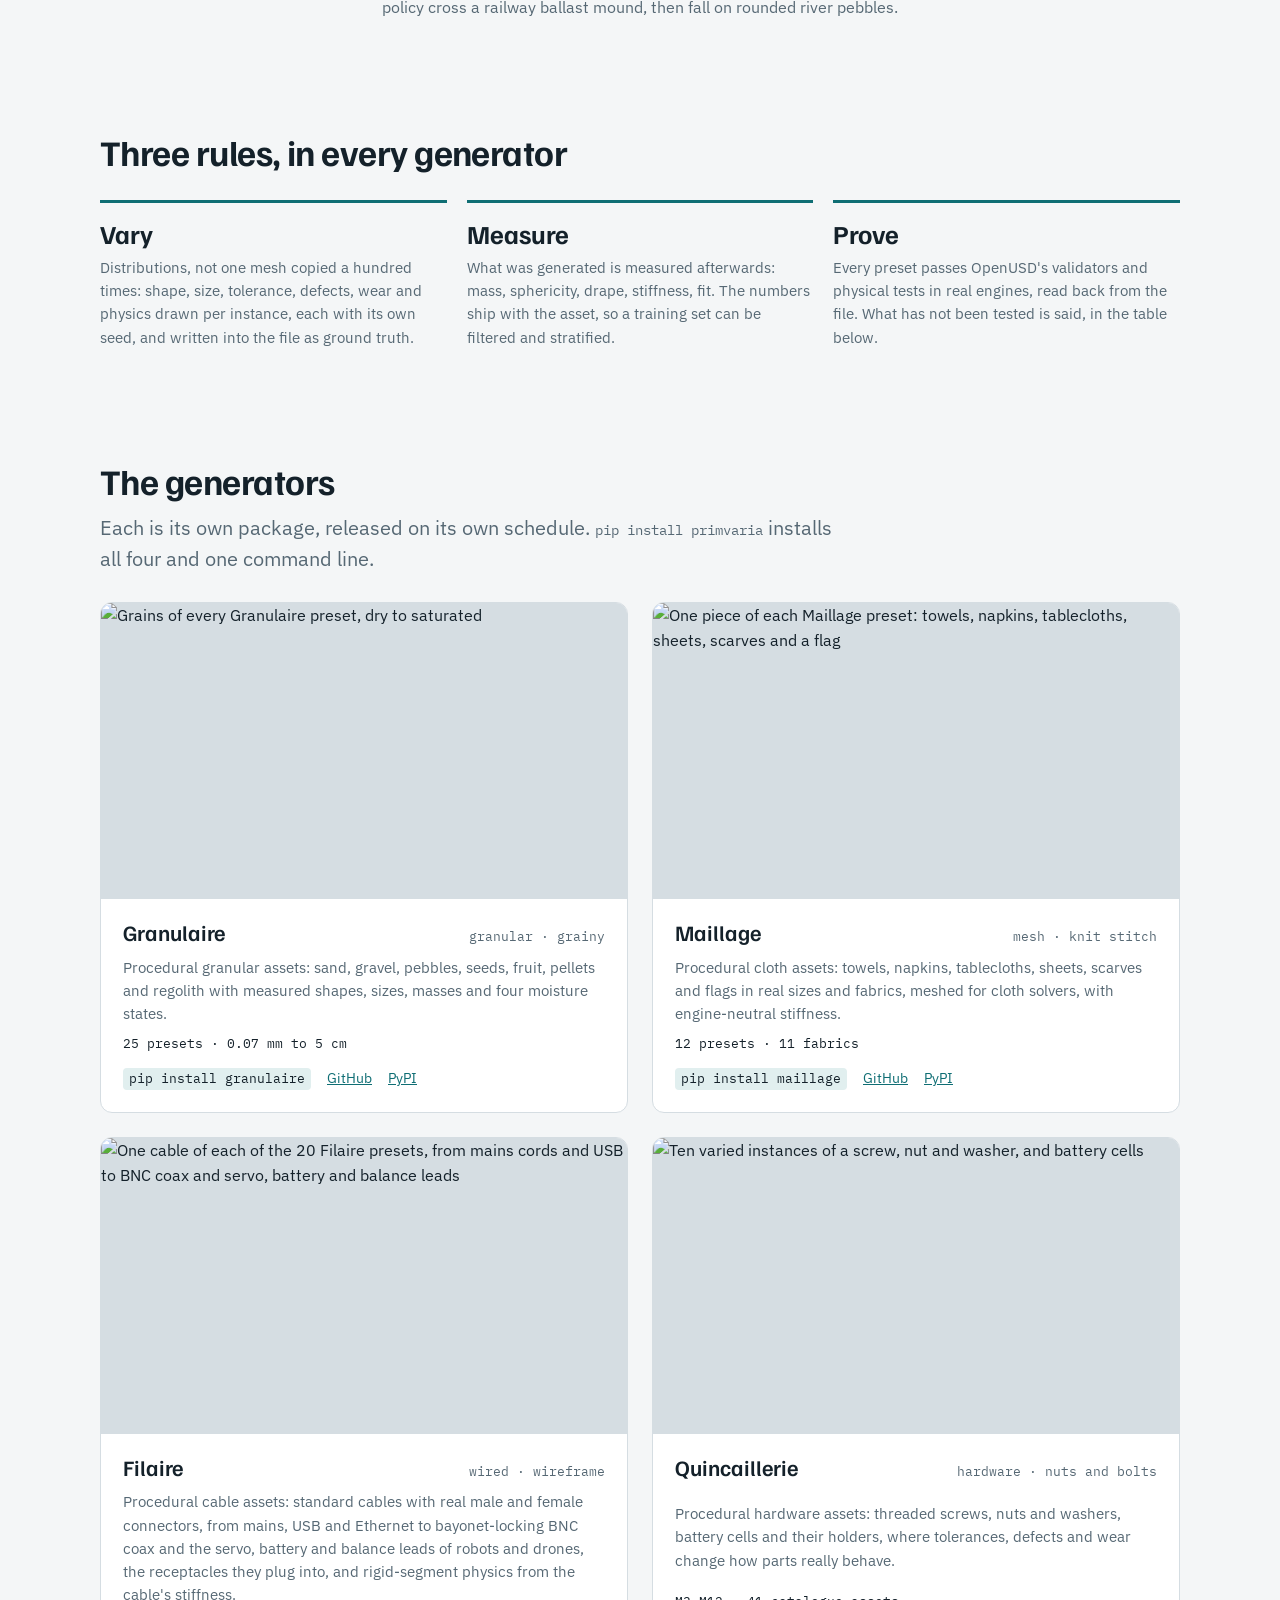
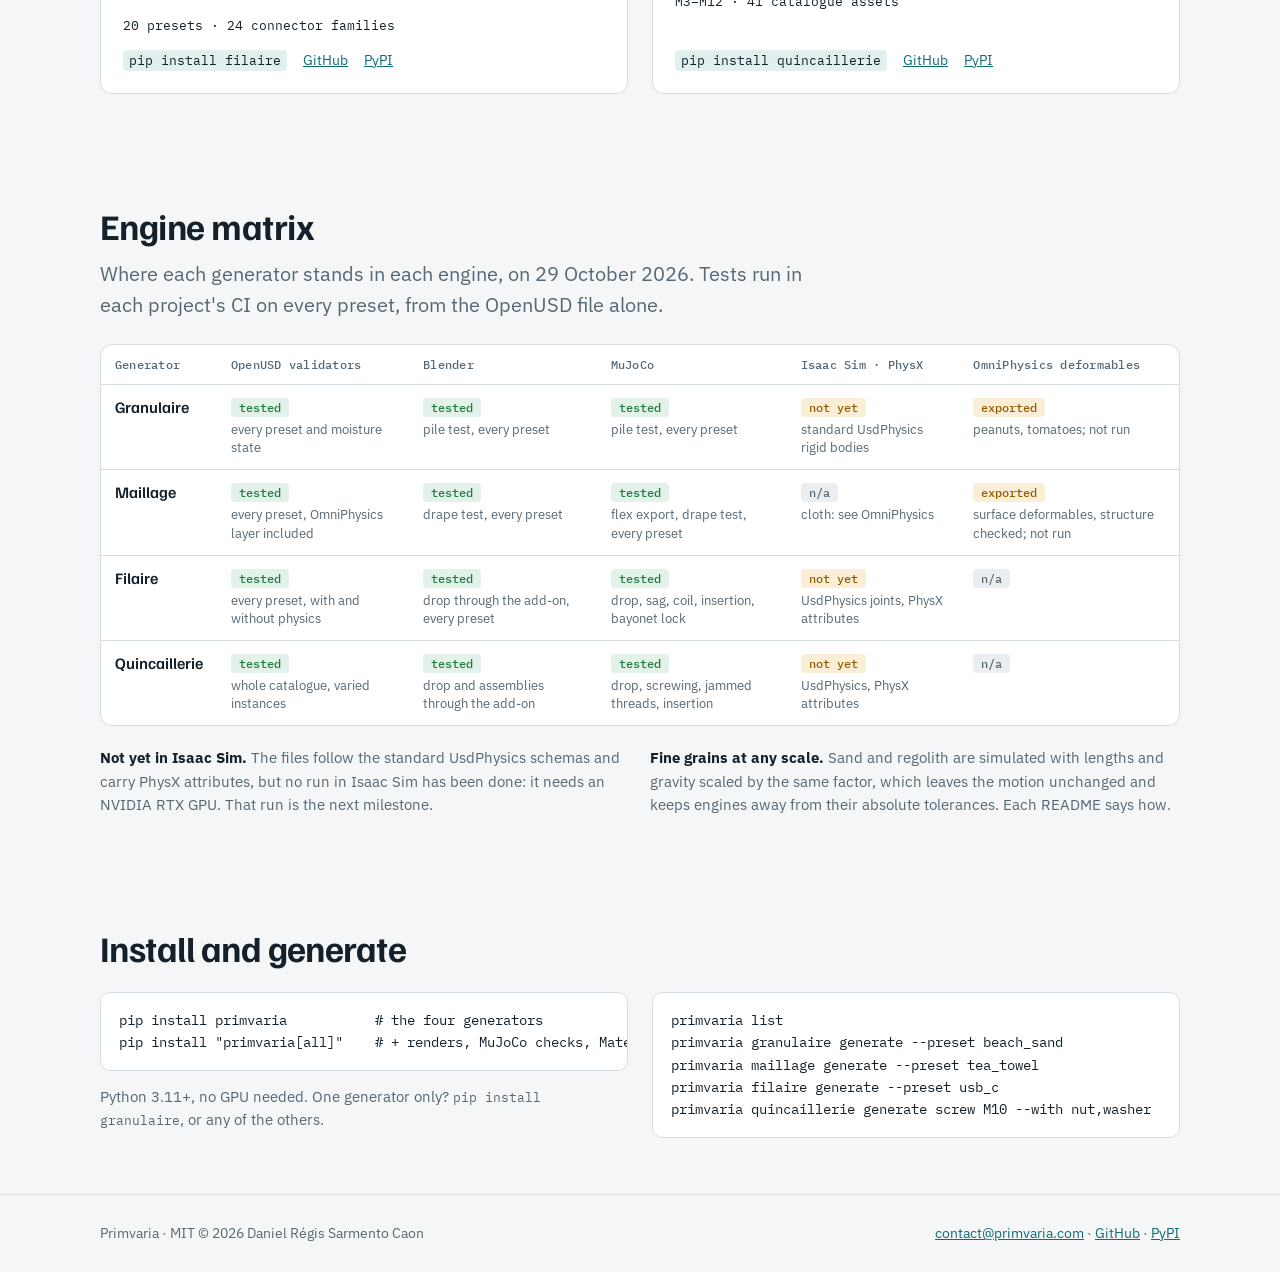
==== commit e33897bc: "build: Python 3.11 or later MuJoCo 4 requires Python 3.11, and Python 3.10 reached its end of life i" ====
--- a/site/index.html
+++ b/site/index.html
@@ -231,7 +231,7 @@
     <div>
       <pre>pip install primvaria           # the four generators
 pip install "primvaria[all]"    # + renders, MuJoCo checks, MaterialX</pre>
-      <p class="lede" style="font-size:15px;margin-top:14px">Python 3.10+, no GPU needed. One generator only? <code style="font:13px var(--f-mono)">pip install granulaire</code>, or any of the others.</p>
+      <p class="lede" style="font-size:15px;margin-top:14px">Python 3.11+, no GPU needed. One generator only? <code style="font:13px var(--f-mono)">pip install granulaire</code>, or any of the others.</p>
     </div>
     <pre>primvaria list
 primvaria granulaire generate --preset beach_sand
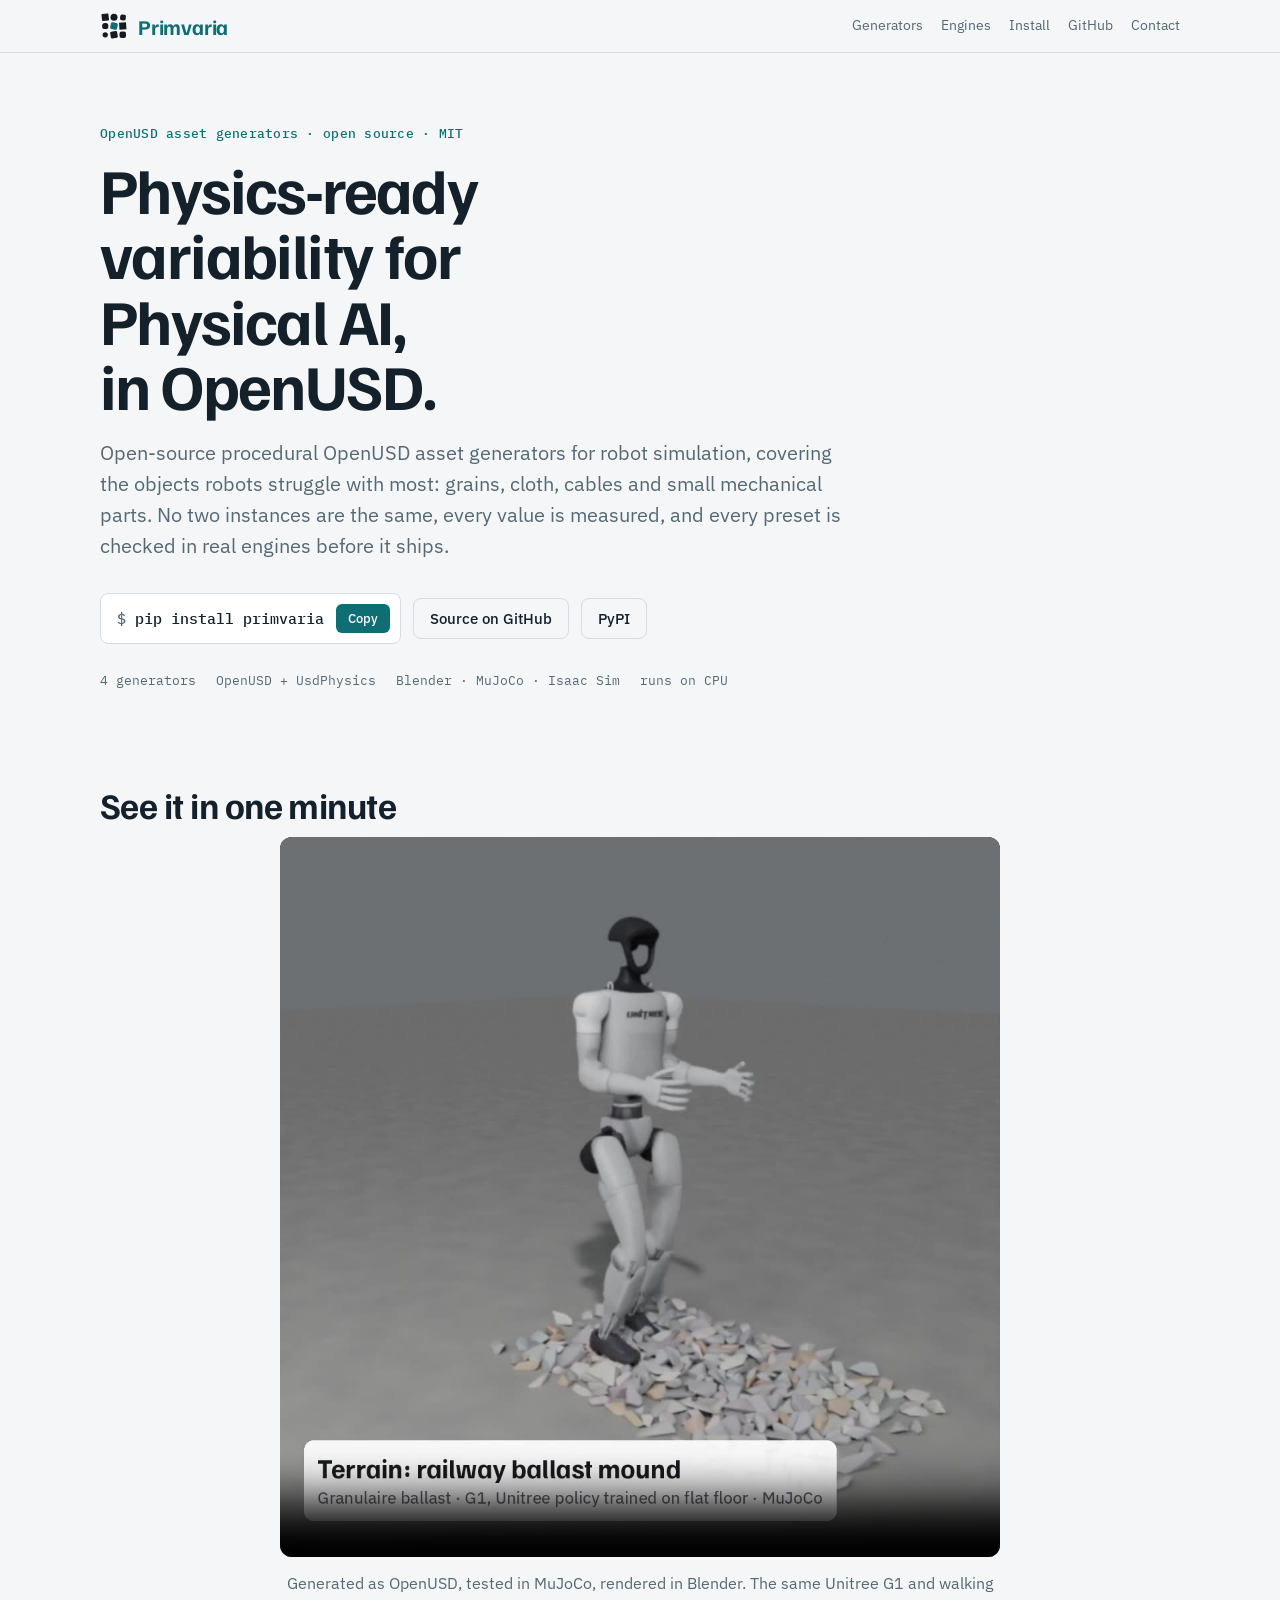
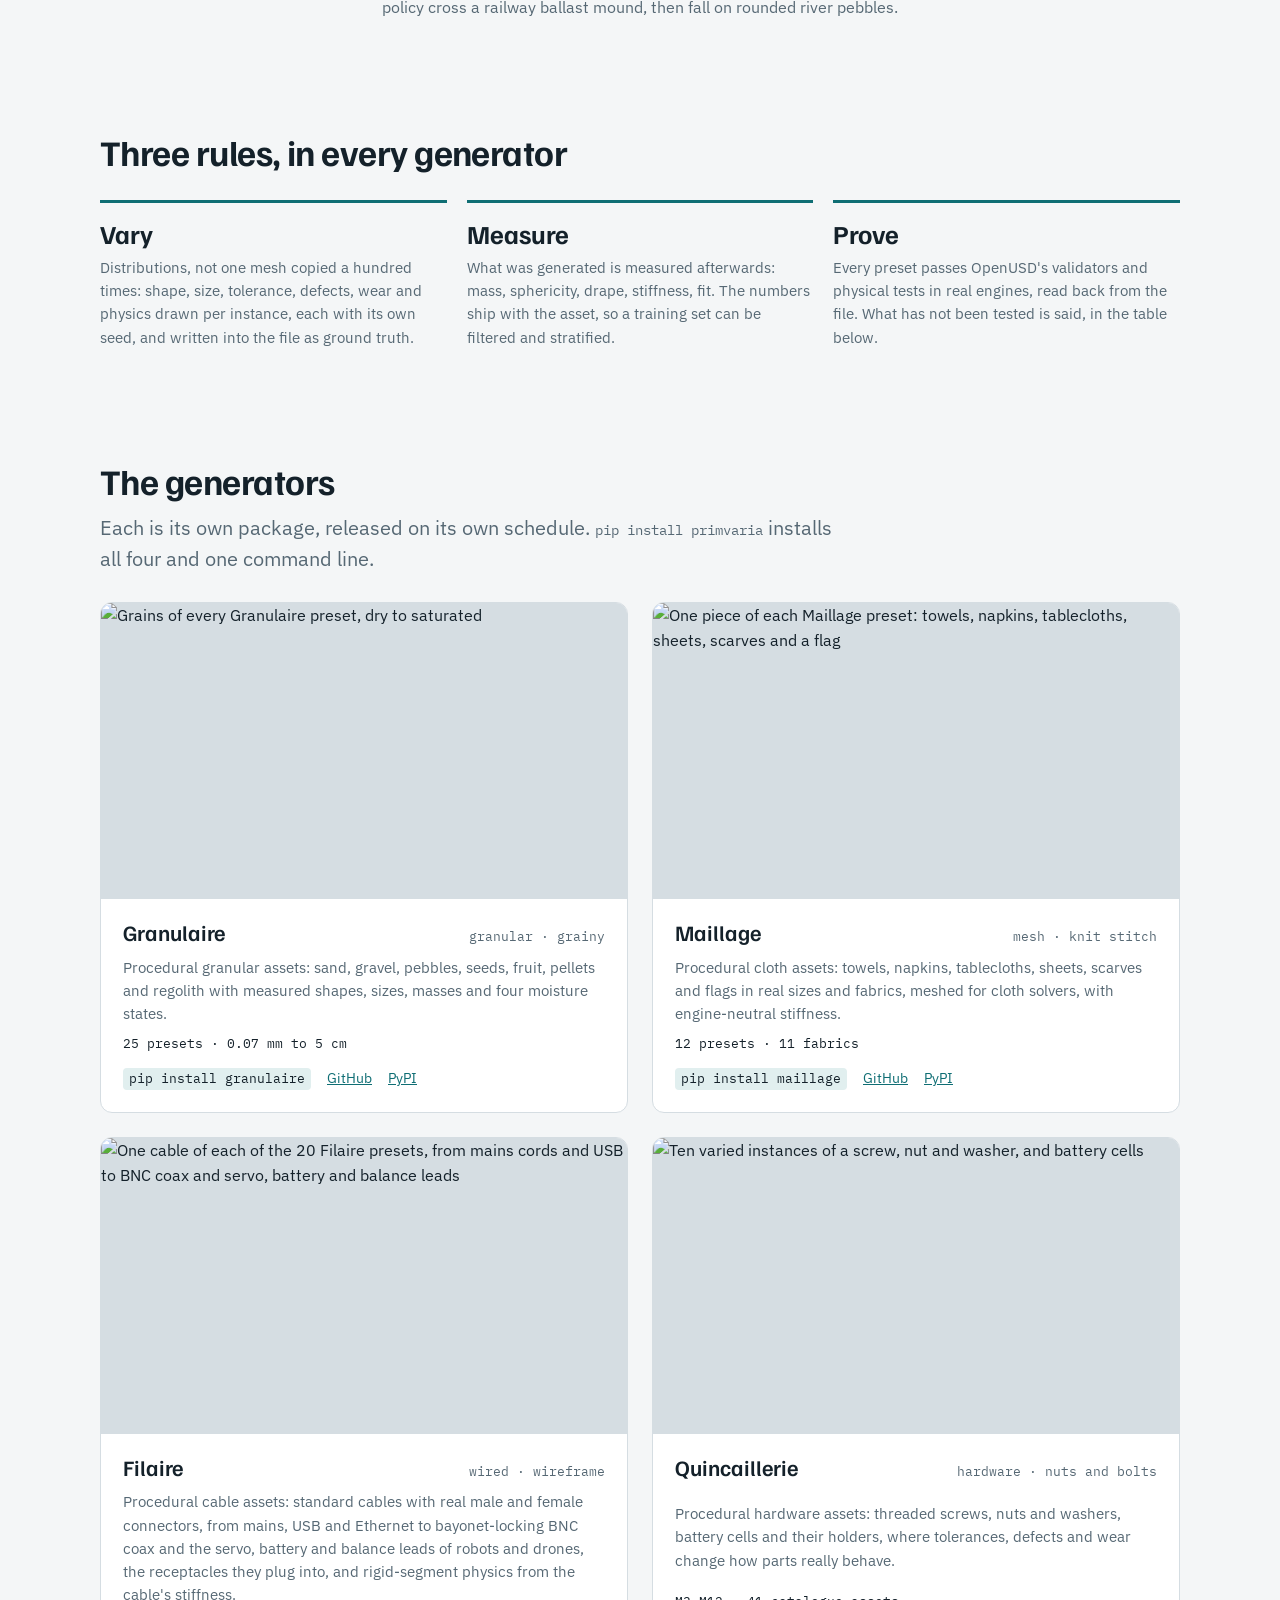
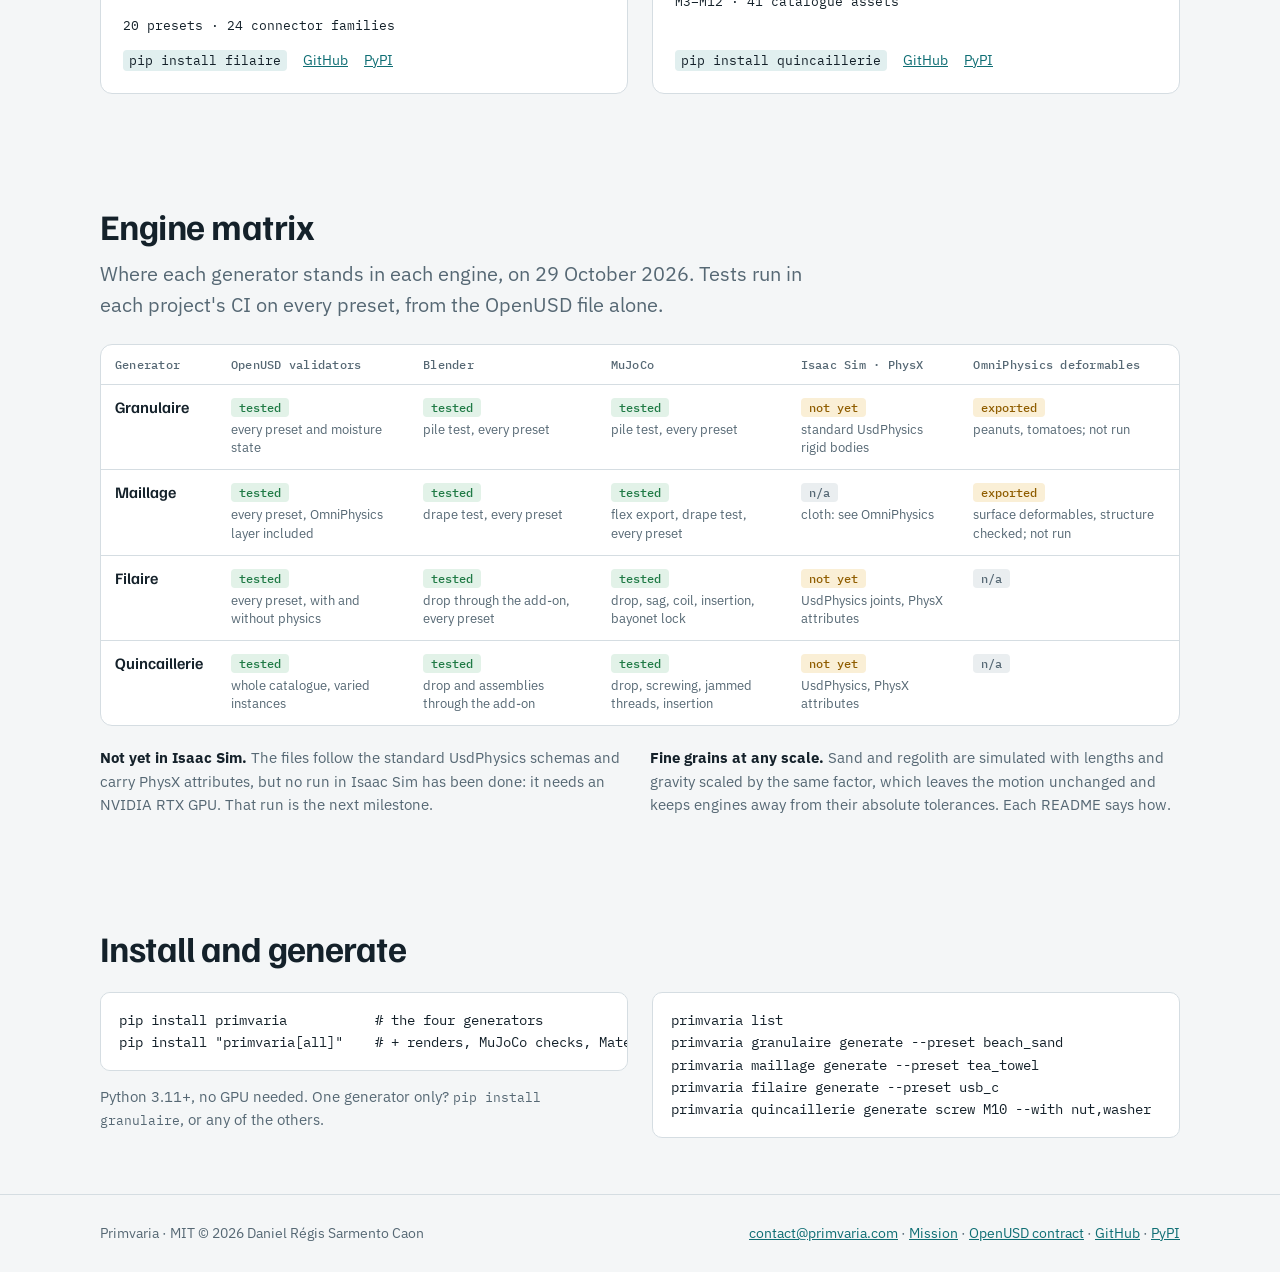
==== commit 146289f2: "feat: guard against drift in the files the four generators share scripts/check_shared_files.py compa" ====
--- a/site/index.html
+++ b/site/index.html
@@ -244,7 +244,7 @@
 
 <footer><div class="wrap">
   <span>Primvaria · MIT © 2026 Daniel Régis Sarmento Caon</span>
-  <span><a href="mailto:contact@primvaria.com">contact@primvaria.com</a> · <a href="https://github.com/drscaon/primvaria">GitHub</a> · <a href="https://pypi.org/project/primvaria/">PyPI</a></span>
+  <span><a href="mailto:contact@primvaria.com">contact@primvaria.com</a> · <a href="https://github.com/drscaon/primvaria/blob/main/MISSION.md">Mission</a> · <a href="https://github.com/drscaon/primvaria/blob/main/docs/contract.md">OpenUSD contract</a> · <a href="https://github.com/drscaon/primvaria">GitHub</a> · <a href="https://pypi.org/project/primvaria/">PyPI</a></span>
 </div></footer>
 
 <script>
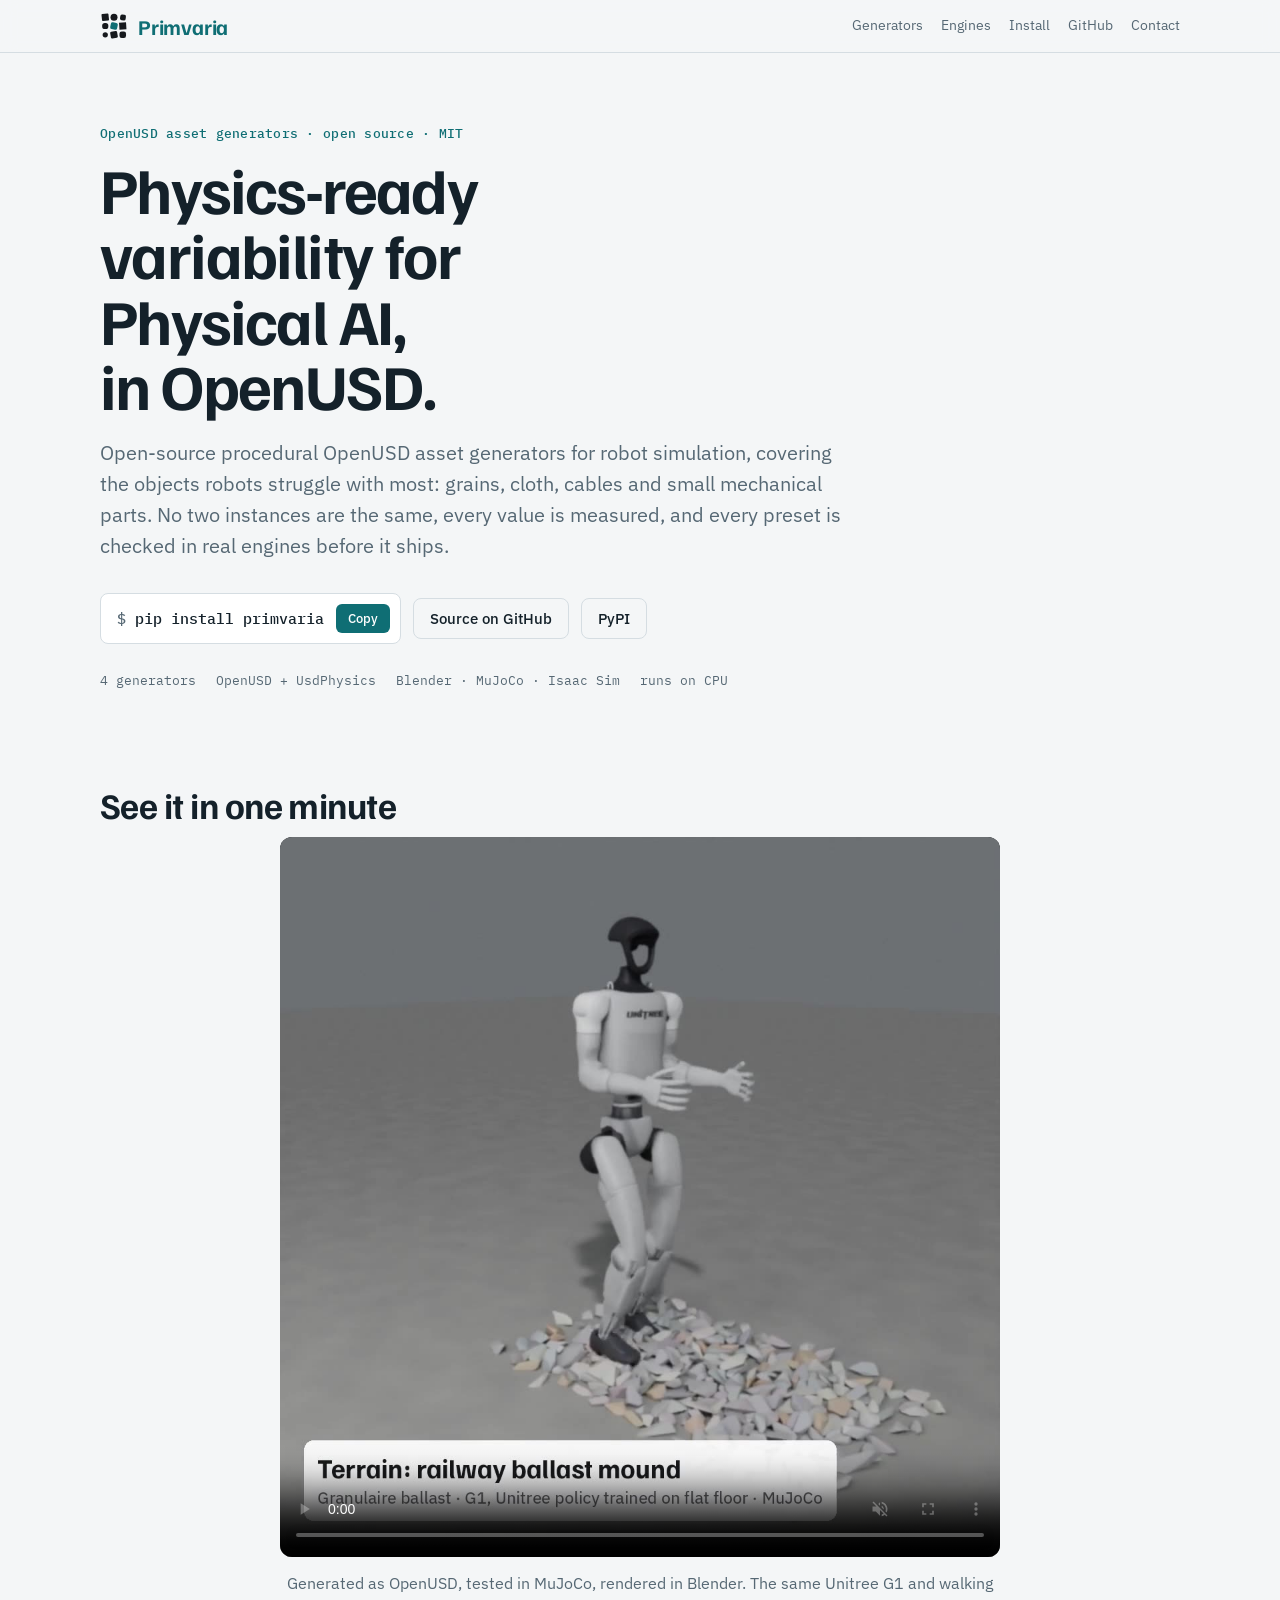
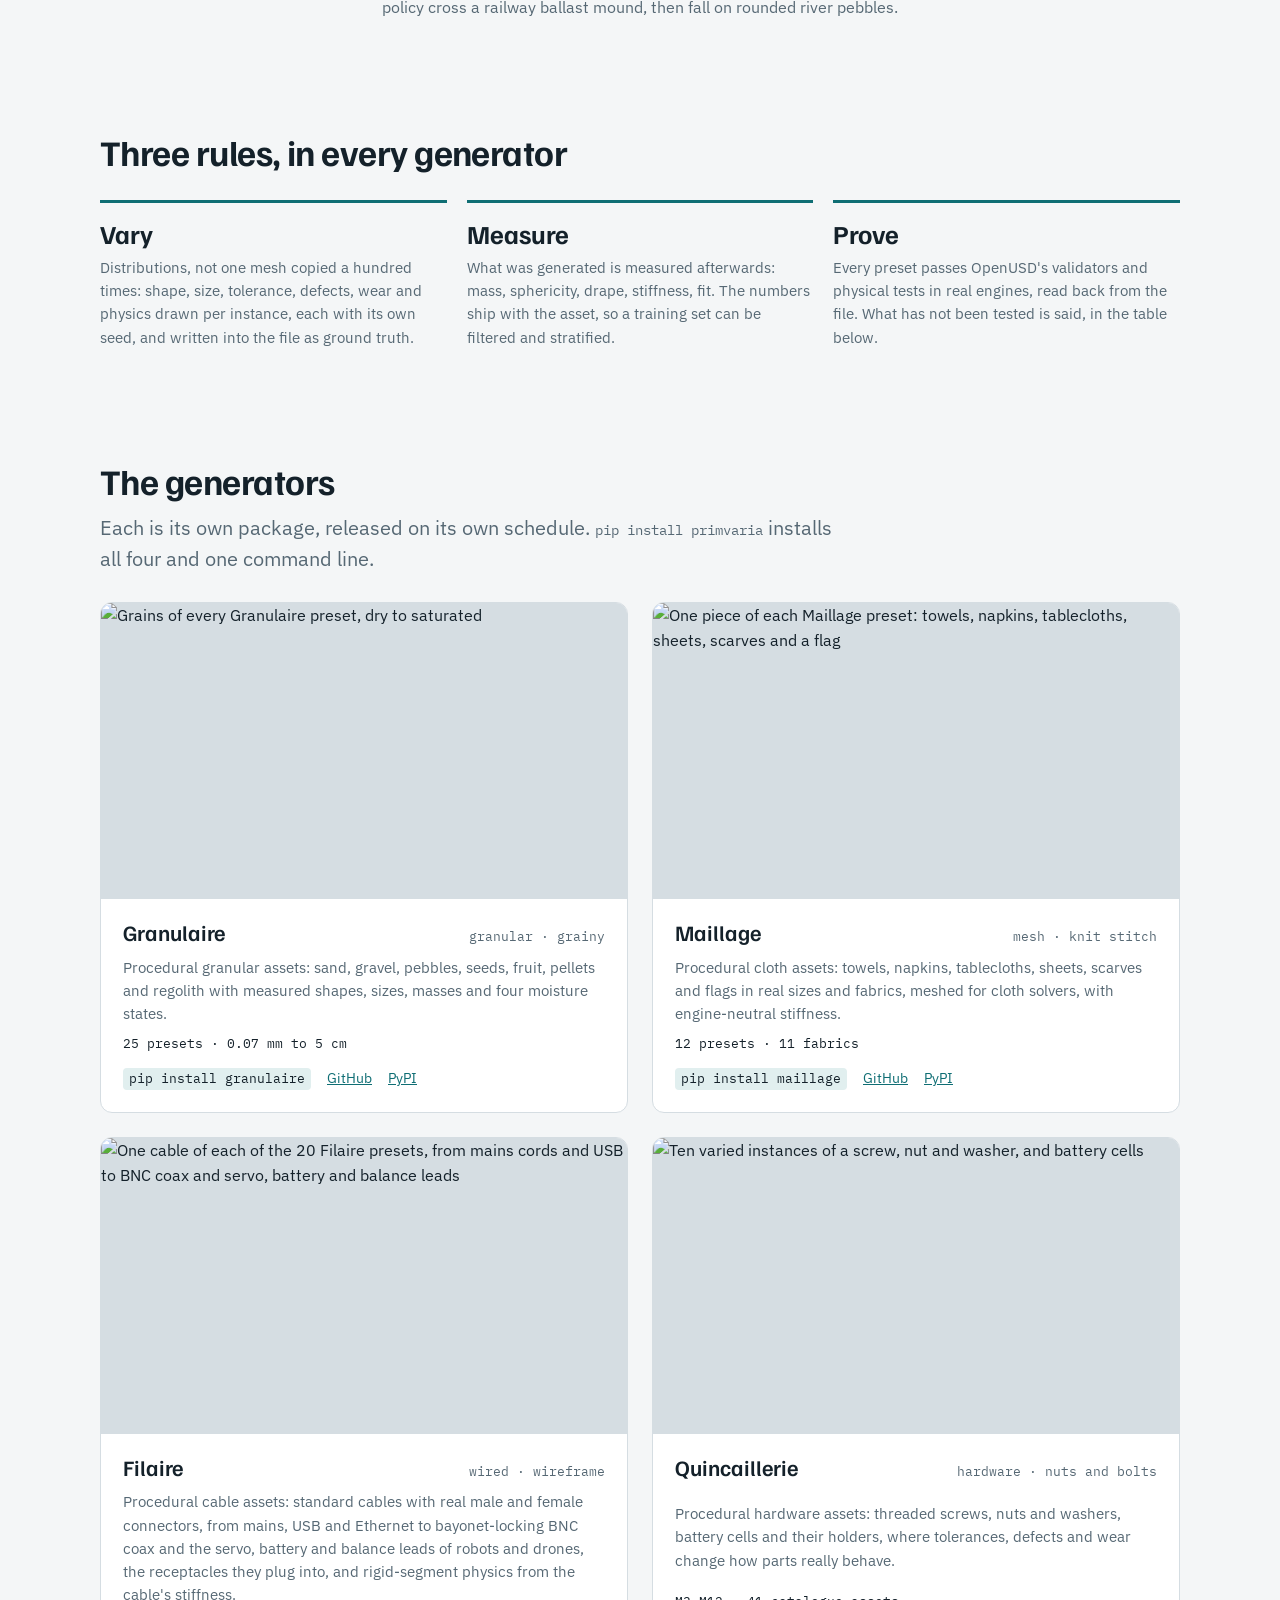
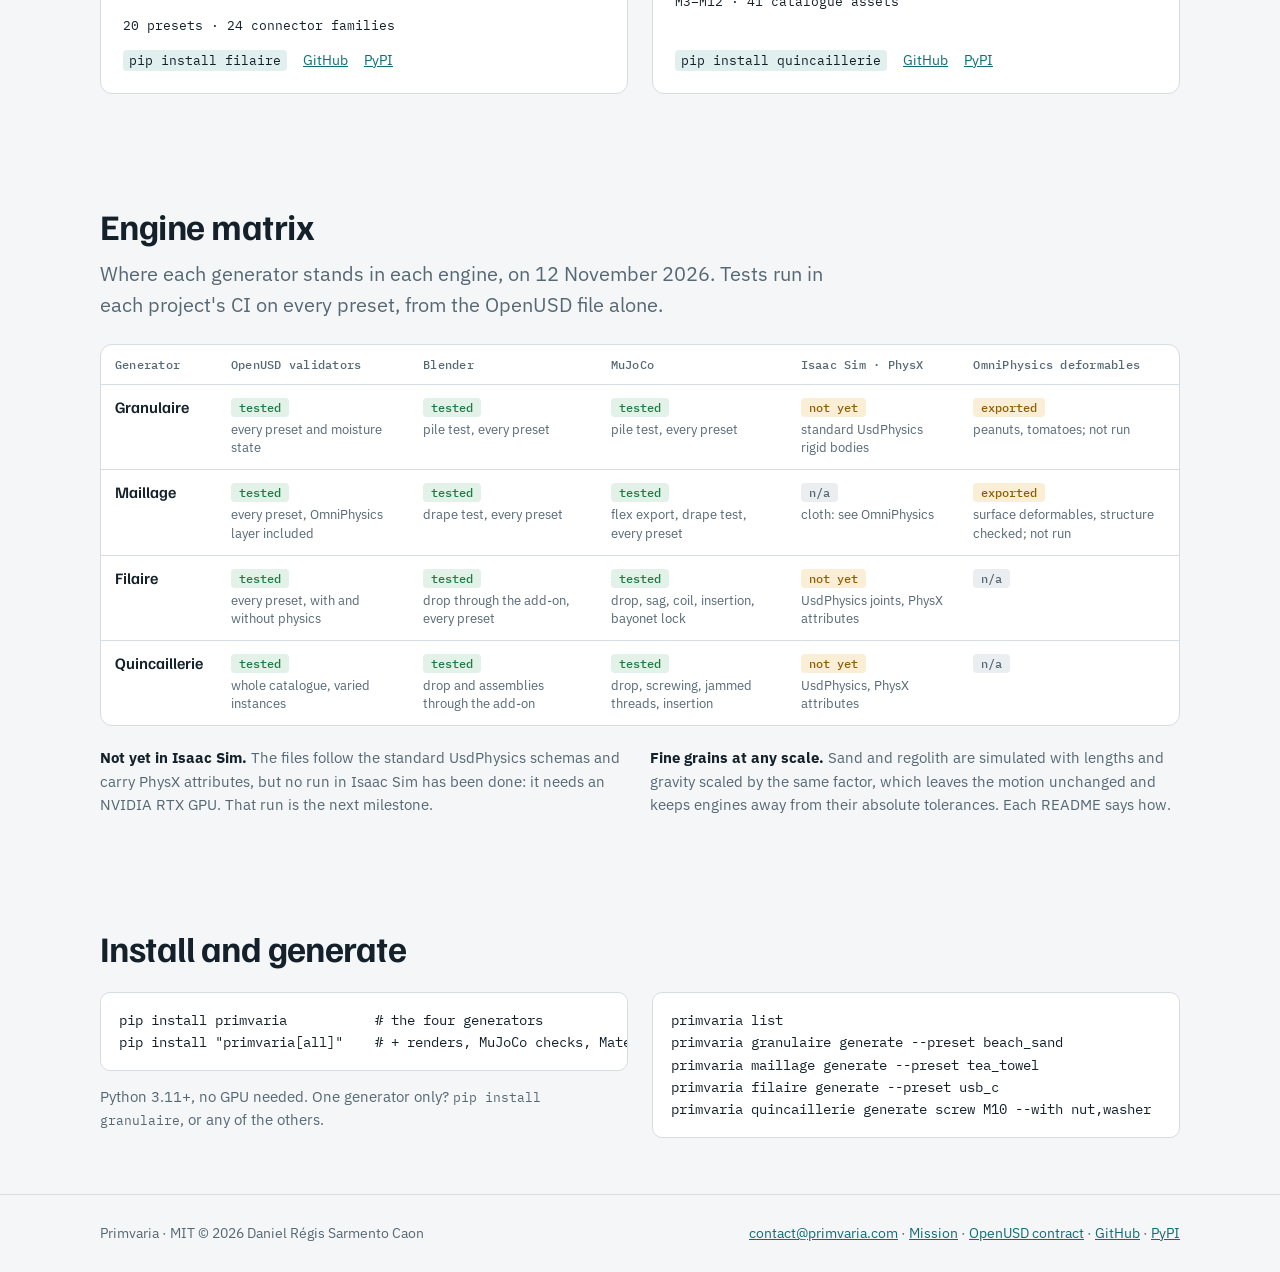
==== commit 3841f2c8: "feat: one source for the engine matrix and the generators' counts docs/engines.json holds the matrix" ====
--- a/site/index.html
+++ b/site/index.html
@@ -189,10 +189,11 @@
 
 <section id="engines"><div class="wrap">
   <h2>Engine matrix</h2>
-  <p class="lede" style="margin-top:0">Where each generator stands in each engine, on 29 October 2026. Tests run in each project's CI on every preset, from the OpenUSD file alone.</p>
+  <p class="lede" style="margin-top:0">Where each generator stands in each engine, on 12 November 2026. Tests run in each project's CI on every preset, from the OpenUSD file alone.</p>
   <div class="scroll"><table>
     <thead><tr><th>Generator</th><th>OpenUSD validators</th><th>Blender</th><th>MuJoCo</th><th>Isaac Sim · PhysX</th><th>OmniPhysics deformables</th></tr></thead>
     <tbody>
+      <!-- engines:start -->
       <tr><th scope="row">Granulaire</th>
         <td><span class="st ok">tested</span><small>every preset and moisture state</small></td>
         <td><span class="st ok">tested</span><small>pile test, every preset</small></td>
@@ -217,6 +218,7 @@
         <td><span class="st ok">tested</span><small>drop, screwing, jammed threads, insertion</small></td>
         <td><span class="st warn">not yet</span><small>UsdPhysics, PhysX attributes</small></td>
         <td><span class="st na">n/a</span></td></tr>
+      <!-- engines:end -->
     </tbody>
   </table></div>
   <div class="notes">
